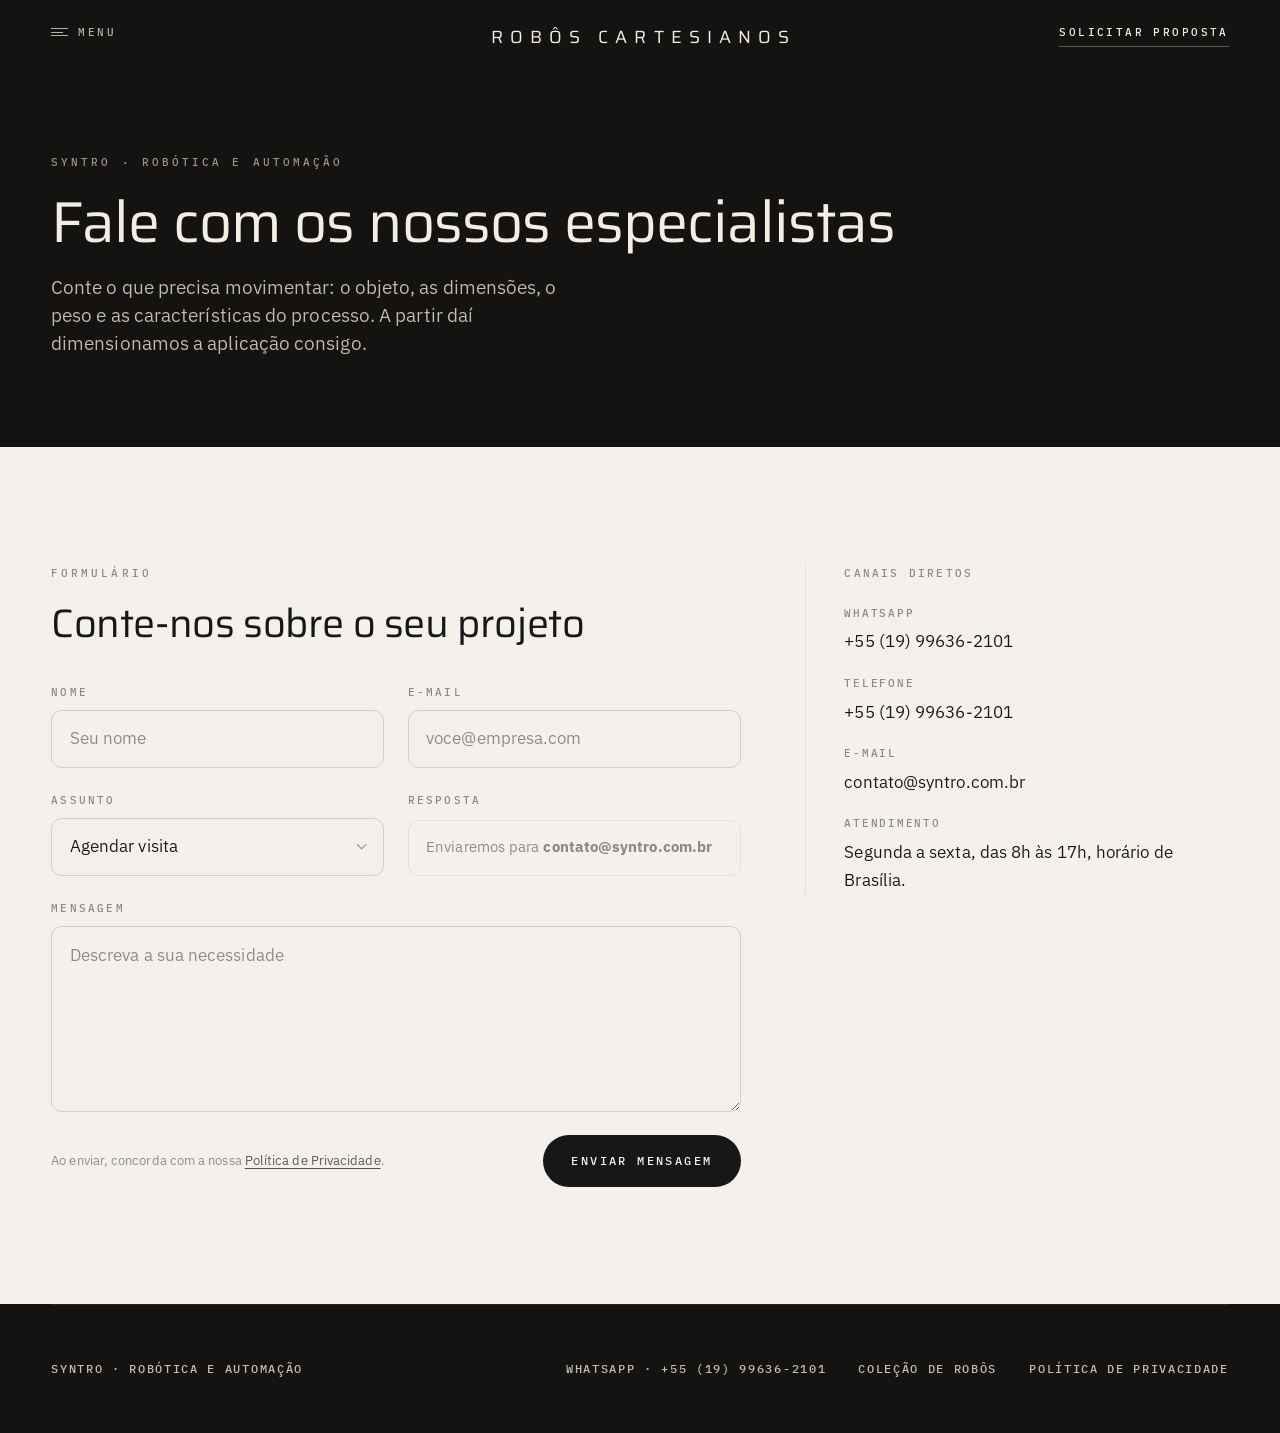
==== contato/index.html @ 5114cddb "publicacao: pagina de contato com formulario EmailJS e pagina de privacidade" ====
<!DOCTYPE html><html lang="pt-BR"> <head><meta charset="utf-8"><meta name="viewport" content="width=device-width, initial-scale=1"><title>Contato · Robôs cartesianos | Syntro</title><meta name="description" content="Fale com a engenharia da Syntro sobre automação com robôs cartesianos. Envie o seu projeto pelo formulário ou fale por WhatsApp, telefone ou e-mail."><!--
      As fotografias do equipamento são o que dá valor ao resultado, por isso
      pede-se a miniatura grande de propósito.
    --><meta name="robots" content="index, follow, max-image-preview:large"><link rel="canonical" href="https://www.robocartesiano.com.br/contato/"><meta name="theme-color" content="#f4f1ec"><meta name="color-scheme" content="light dark"><meta property="og:type" content="website"><meta property="og:site_name" content="Robôs cartesianos · Syntro"><meta property="og:locale" content="pt_BR"><meta property="og:url" content="https://www.robocartesiano.com.br/contato/"><meta property="og:title" content="Contato · Robôs cartesianos | Syntro"><meta property="og:description" content="Fale com a engenharia da Syntro sobre automação com robôs cartesianos. Envie o seu projeto pelo formulário ou fale por WhatsApp, telefone ou e-mail."><!--
      Sem imagem não há cartão largo: melhor pedir o formato pequeno do que
      entregar um cartão vazio.
    --><meta name="twitter:card" content="summary"><meta name="twitter:title" content="Contato · Robôs cartesianos | Syntro"><meta name="twitter:description" content="Fale com a engenharia da Syntro sobre automação com robôs cartesianos. Envie o seu projeto pelo formulário ou fale por WhatsApp, telefone ou e-mail."><link rel="icon" href="/favicon.ico"><link rel="icon" type="image/svg+xml" href="/favicon.svg"><link rel="apple-touch-icon" href="/apple-touch-icon.png"><link rel="preconnect" href="https://fonts.googleapis.com"><link rel="preconnect" href="https://fonts.gstatic.com" crossorigin><link rel="stylesheet" href="https://fonts.googleapis.com/css2?family=IBM+Plex+Mono:wght@400%3B500&amp;family=IBM+Plex+Sans:wght@100..700&amp;family=Saira:wght@300..600&amp;display=swap"><script type="application/ld+json">{"@context":"https://schema.org","@graph":[{"@type":"Organization","@id":"https://syntro.com.br/#organizacao","name":"Syntro Robótica e Automação","url":"https://syntro.com.br/","logo":"https://www.robocartesiano.com.br/_assets/logo.eD2Bp1Nt.svg"},{"@type":"WebSite","name":"Robôs cartesianos · Syntro","url":"https://www.robocartesiano.com.br/","inLanguage":"pt-BR","publisher":{"@id":"https://syntro.com.br/#organizacao"}}]}</script><!-- Dados estruturados próprios da página — a trilha, por exemplo. --><script type="application/ld+json">{"@context":"https://schema.org","@type":"BreadcrumbList","itemListElement":[{"@type":"ListItem","position":1,"name":"Robôs cartesianos","item":"https://www.robocartesiano.com.br/"},{"@type":"ListItem","position":2,"name":"Contato","item":"https://www.robocartesiano.com.br/contato/"}]}</script><script>
      (function () {
        var root = document.documentElement;
        root.classList.add('js');

        // O tema resolve-se antes da primeira pintura, para não haver clarão.
        // Se a pessoa já escolheu um tema, a escolha vence; caso contrário,
        // o arranque padrão é sempre escuro.
        var saved = null;
        try {
          saved = window.localStorage.getItem('tema');
        } catch (error) {
          saved = null;
        }
        if (saved === 'light' || saved === 'dark') {
          root.dataset.theme = saved;
        } else {
          root.dataset.theme = 'dark';
        }

        var themeMeta = document.querySelector('meta[name="theme-color"]');
        if (themeMeta !== null) {
          themeMeta.setAttribute(
            'content',
            root.dataset.theme === 'dark' ? '#141311' : '#f4f1ec',
          );
        }
      })();
    </script><link rel="stylesheet" href="/_assets/pagina.BYZ_s_OT.css"><link rel="stylesheet" href="/_assets/Base.9BFrcmCm.css"><link rel="stylesheet" href="/_assets/contato.Cs34dlw-.css"></head> <body> <!--
      Ligação de salto: a primeira paragem do teclado. Fica escondida até
      receber foco, para não competir com a composição.
    --><a class="skip-link" href="#conteudo">Saltar para o conteúdo</a>  <div class="contato"> <div class="band band--dark"> <header class="site-header"> <!--
    O glifo de três linhas é o mesmo do botão de menu da página inicial, para
    se reconhecer como a mesma porta. Aqui leva à coleção, que vive na página
    inicial — as fichas de cada robô são de lá.
  --><a class="site-header__menu" href="/" aria-label="Menu — coleção de robôs cartesianos"> <span class="site-header__glyph" aria-hidden="true"> <span></span><span></span><span></span> </span> <span class="site-header__menu-label">Menu</span> </a> <a class="site-header__brand" href="/">Robôs cartesianos</a> <a class="site-header__cta" href="https://wa.me/5519996362101?text=Ol%C3%A1!%20Vim%20pelo%20site%20Rob%C3%B4s%20cartesianos%20e%20gostaria%20de%20conversar%20sobre%20um%20projeto%20de%20automa%C3%A7%C3%A3o." target="_blank" rel="noopener noreferrer">Solicitar proposta</a> </header> <div class="band__inner page-hero__inner"> <p class="eyebrow reveal">Syntro · Robótica e Automação</p> <h1 class="page-hero__title reveal">Fale com os nossos especialistas</h1> <p class="page-hero__lead reveal">
Conte o que precisa movimentar: o objeto, as dimensões, o peso e as
          características do processo. A partir daí dimensionamos a aplicação
          consigo.
</p> </div> </div> <main id="conteudo" tabindex="-1"> <section class="band band--light" aria-labelledby="form-title"> <div class="band__inner contato__layout"> <div class="contato__form"> <p class="eyebrow reveal">Formulário</p> <h2 class="section-title reveal" id="form-title">
Conte-nos sobre o seu projeto
</h2> <form class="form" data-contact-form novalidate> <div class="form__row form__row--split"> <div class="field"> <label class="field__label" for="nome">Nome</label> <input class="field__control" id="nome" name="nome" type="text" autocomplete="name" placeholder="Seu nome" required> </div> <div class="field"> <label class="field__label" for="email">E-mail</label> <input class="field__control" id="email" name="email" type="email" autocomplete="email" placeholder="voce@empresa.com" required> </div> </div> <div class="form__row form__row--split"> <div class="field"> <label class="field__label" for="assunto">Assunto</label> <div class="field__select"> <select class="field__control" id="assunto" name="assunto" required> <option>Agendar visita</option> <option>Consulta</option> <option>Orçamento</option> </select> <span class="field__chevron" aria-hidden="true"></span> </div> </div> <div class="field"> <span class="field__label">Resposta</span> <p class="field__control field__control--static">
Enviaremos para <strong>contato@syntro.com.br</strong> </p> </div> </div> <div class="field"> <label class="field__label" for="mensagem">Mensagem</label> <textarea class="field__control field__control--area" id="mensagem" name="mensagem" rows="6" placeholder="Descreva a sua necessidade" required></textarea> </div> <p class="form__feedback" data-form-feedback role="status" aria-live="polite" hidden></p> <div class="form__footer"> <p class="form__note">
Ao enviar, concorda com a nossa
<a href="/privacidade">Política de Privacidade</a>.
</p> <button class="button button--solid form__submit" type="submit" data-form-submit> <span class="form__spinner" aria-hidden="true"></span> <span data-form-submit-label>Enviar mensagem</span> </button> </div> </form> </div> <aside class="contato__channels reveal" aria-labelledby="canais-title"> <h2 class="contato__channels-title" id="canais-title">
Canais diretos
</h2> <ul class="channel-list"> <li class="channel"> <span class="channel__label">WhatsApp</span> <a class="channel__value" href="https://wa.me/5519996362101?text=Ol%C3%A1!%20Vim%20pelo%20site%20Rob%C3%B4s%20cartesianos%20e%20gostaria%20de%20conversar%20sobre%20um%20projeto%20de%20automa%C3%A7%C3%A3o." target="_blank" rel="noopener noreferrer">+55 (19) 99636-2101</a> </li> <li class="channel"> <span class="channel__label">Telefone</span> <a class="channel__value" href="tel:+5519996362101">+55 (19) 99636-2101</a> </li> <li class="channel"> <span class="channel__label">E-mail</span> <a class="channel__value" href="mailto:contato@syntro.com.br">contato@syntro.com.br</a> </li> <li class="channel"> <span class="channel__label">Atendimento</span> <p class="channel__value">
Segunda a sexta, das 8h às 17h, horário de Brasília.
</p> </li> </ul> </aside> </div> </section> </main> <footer class="band band--dark foot"> <div class="band__inner foot__inner"> <p> <a href="https://syntro.com.br/" target="_blank" rel="noopener noreferrer">Syntro · Robótica e Automação</a> </p> <nav class="foot__links" aria-label="Ligações do rodapé"> <a href="https://wa.me/5519996362101?text=Ol%C3%A1!%20Vim%20pelo%20site%20Rob%C3%B4s%20cartesianos%20e%20gostaria%20de%20conversar%20sobre%20um%20projeto%20de%20automa%C3%A7%C3%A3o." target="_blank" rel="noopener noreferrer">WhatsApp · +55 (19) 99636-2101</a> <a href="/">Coleção de robôs</a> <a href="/privacidade">Política de Privacidade</a> </nav> </div> </footer> </div>  <!--
      Regresso ao topo — fixo no canto inferior direito. Fica só com a seta,
      desenhada com uma borda em CSS, e o que ele faz é dito pela dica, que
      aparece ao apontar. Vive aqui, e não numa página, para o terem todas.
    --> <button class="to-top" type="button" data-to-top data-visible="false" aria-label="Voltar ao topo da página"> <span class="to-top__glyph" aria-hidden="true"></span> <span class="to-top__tip" aria-hidden="true">Voltar ao topo</span> </button> <!-- A primeira janela: o botão aparece quando ela fica para trás. --> <div class="to-top-sentinel" data-to-top-sentinel aria-hidden="true"></div><script type="module">function e(){let e=document.querySelector(`[data-to-top]`),t=document.querySelector(`[data-to-top-sentinel]`);e!==null&&t!==null&&(new IntersectionObserver(t=>{for(let n of t)e.dataset.visible=n.isIntersecting?`false`:`true`}).observe(t),e.addEventListener(`click`,()=>{window.scrollTo({top:0})}))}e();</script> </body> </html><script type="module">var e=`contato@syntro.com.br`,t=/^[^\s@]+@[^\s@]+\.[^\s@]+$/,n=[`nome`,`email`,`assunto`,`mensagem`];function r(){let r=document.querySelector(`[data-contact-form]`);if(r===null)return;let a=r,d=a.querySelector(`[data-form-feedback]`),f=a.querySelector(`[data-form-submit]`),p=a.querySelector(`[data-form-submit-label]`),m=c();a.addEventListener(`submit`,e=>{e.preventDefault(),h()}),a.addEventListener(`input`,()=>{v(),s(a)}),u();async function h(){let r=i(a);s(a);let c=n.find(e=>r[e]===``);if(c!==void 0)o(a,c),_(`error`,`Preencha todos os campos antes de enviar.`);else if(!t.test(r.email))o(a,`email`),_(`error`,`Informe um e-mail válido.`);else if(m===null)_(`error`,"O envio não está configurado. Faltam as chaves do EmailJS no ficheiro `.env` do projeto.");else{g(!0),v();try{await l(m,m.notifyTemplateId,{nome:r.nome,email:r.email,assunto:r.assunto,mensagem:r.mensagem,to_email:e,toEmail:e,reply_to:r.email,replyTo:r.email});let t=!0;try{await l(m,m.autoReplyTemplateId,{nome:r.nome,email:r.email,assunto:r.assunto,mensagem:r.mensagem,to_email:r.email,toEmail:r.email,reply_to:e,replyTo:e})}catch{t=!1}_(`success`,t?`Mensagem enviada com sucesso. Você receberá uma confirmação por e-mail.`:`Mensagem enviada com sucesso. Se não receber o e-mail de confirmação, verifique a caixa de spam.`),a.reset()}catch{_(`error`,`Não foi possível enviar agora. Tente novamente em instantes.`)}finally{g(!1)}}}function g(e){f!==null&&(f.disabled=e,f.dataset.sending=e?`true`:`false`),p!==null&&(p.textContent=e?`Enviando…`:`Enviar mensagem`)}function _(e,t){d!==null&&(d.textContent=t,d.dataset.state=e,d.hidden=!1)}function v(){d!==null&&(d.hidden=!0,d.textContent=``)}}function i(e){let t=new FormData(e),n=e=>{let n=t.get(e);return typeof n==`string`?n.trim():``};return{nome:n(`nome`),email:n(`email`),assunto:n(`assunto`),mensagem:n(`mensagem`)}}function a(e,t){return e.querySelector(`[name="${t}"]`)}function o(e,t){let n=a(e,t);n!==null&&(n.setAttribute(`aria-invalid`,`true`),n.focus())}function s(e){for(let t of n)a(e,t)?.removeAttribute(`aria-invalid`)}function c(){return{serviceId:`service_3hjr8u9`,notifyTemplateId:`template_19ses6g`,autoReplyTemplateId:`template_4eyy73u`,publicKey:`ybhJX_2-z-R4PYpAH`}}async function l(e,t,n){let r=await fetch(`https://api.emailjs.com/api/v1.0/email/send`,{method:`POST`,headers:{"Content-Type":`application/json`},body:JSON.stringify({service_id:e.serviceId,template_id:t,user_id:e.publicKey,template_params:n})});if(!r.ok)throw Error(`O EmailJS respondeu ${r.status}.`)}function u(){let e=new IntersectionObserver(t=>{for(let n of t)n.isIntersecting&&(n.target.classList.add(`is-visible`),e.unobserve(n.target))},{threshold:.12,rootMargin:`0px 0px -8% 0px`});for(let t of document.querySelectorAll(`.reveal`))e.observe(t)}r();</script>
---- _assets/pagina.BYZ_s_OT.css ----
.band{--body-size:clamp(1.0625rem, 1.02vw, 1.125rem);background-color:var(--band-bg);color:var(--band-ink);transition:background-color .6s var(--ease-soft), color .6s var(--ease-soft);position:relative}.band--dark{--band-bg:#141311;--band-bg-soft:#1d1b18;--band-ink:#f2eee6;--band-ink-2:#c3bdb1;--band-ink-3:#9b958a;--band-shade:0 0 0;--band-hairline:#f2eee629;--band-hairline-soft:#f2eee614;--band-hairline-strong:#f2eee66b;--band-gold:#c8a96e}.band--light{--band-bg:#f4f1ec;--band-bg-soft:#eae5dd;--band-ink:#17171a;--band-ink-2:#56534d;--band-ink-3:#8d8880;--band-shade:23 23 26;--band-hairline:#17171a26;--band-hairline-soft:#17171a12;--band-hairline-strong:#17171a66;--band-gold:#a98b58}.band__inner{width:min(calc(100% - (2 * var(--gutter))), 74rem);margin-inline:auto;padding-block:clamp(4.5rem,13vh,9rem)}.band:focus,.band:focus-visible,#conteudo:focus,#conteudo:focus-visible{outline:none}.band .eyebrow{font-family:var(--font-mono);letter-spacing:.28em;text-transform:uppercase;color:var(--band-ink-3);font-size:.6875rem;font-weight:500}.band .section-title{font-family:var(--font-display);letter-spacing:-.01em;font-size:clamp(1.6rem,3.1vw,2.7rem);font-weight:400;line-height:1.1}.band .section-lead{color:var(--band-ink-2);font-size:clamp(1.125rem,1.35vw,1.375rem);line-height:1.5}.band .section-text{font-size:var(--body-size);color:var(--band-ink-2);line-height:1.7}.band .button--solid{background:var(--band-ink);color:var(--band-bg)}.band .button--solid:hover{background:var(--band-ink-2)}.band .button--ghost{border-color:var(--band-hairline);color:var(--band-ink-2)}.band .button--ghost:hover{border-color:var(--band-hairline-strong);color:var(--band-ink)}.band .page-hero__inner{justify-items:start;gap:clamp(1rem,2.4vh,1.6rem);padding-top:clamp(7rem,17vh,11rem);padding-bottom:clamp(3.5rem,10vh,7rem);display:grid}.page-hero__title{max-width:24ch;font-family:var(--font-display);letter-spacing:-.015em;font-size:clamp(2rem,4.5vw,4rem);font-weight:400;line-height:1.02}.page-hero__lead{max-width:46ch;color:var(--band-ink-2);font-size:clamp(1.125rem,1.5vw,1.5rem);line-height:1.45}.band .legal__inner{gap:clamp(2rem,5vh,3.2rem);display:grid}.band .legal__inner>*{max-width:46rem}.legal__block{gap:.9rem;display:grid}.legal__block .section-title{font-size:clamp(1.25rem,2vw,1.6rem)}.legal__list{font-size:var(--body-size);color:var(--band-ink-2);gap:.55rem;margin:0;padding-left:1.15rem;line-height:1.7;display:grid}.legal__updated{font-family:var(--font-mono);letter-spacing:.2em;text-transform:uppercase;color:var(--band-ink-3);font-size:.6875rem;font-weight:500}.band .site-header{z-index:30;color:#f2eee6;height:0;font-family:var(--font-mono);letter-spacing:.22em;text-transform:uppercase;font-size:.6875rem;font-weight:500;position:absolute;top:0;left:0;right:0}.band .site-header__menu,.band .site-header__brand,.band .site-header__cta{transition:color .3s var(--ease-soft);position:absolute;top:clamp(1.15rem,2.6vh,1.9rem)}.band .site-header__menu{left:var(--gutter);color:#f2eee6b8;align-items:center;gap:.65rem;display:inline-flex}.band .site-header__glyph{flex-direction:column;justify-content:space-between;width:1.05rem;height:.5rem;display:flex}.band .site-header__glyph span{height:1px;transition:width .5s var(--ease-soft);background:currentColor;display:block}.band .site-header__glyph span:nth-child(2){width:68%}.band .site-header__menu:hover .site-header__glyph span:nth-child(2){width:100%}.band .site-header__brand{font-family:var(--font-display);letter-spacing:.4em;text-indent:.4em;white-space:nowrap;font-size:clamp(.95rem,1.38vw,1.4rem);font-weight:400;left:50%;transform:translate(-50%)}.band .site-header__cta{right:var(--gutter);transition:color .3s var(--ease-soft), border-color .3s var(--ease-soft);border-bottom:1px solid #f2eee652;padding-bottom:.25rem}.band .site-header__menu:hover,.band .site-header__cta:hover{color:#fff}.band .site-header__cta:hover{border-bottom-color:#f2eee6b8}.contact__inner{justify-items:start;gap:clamp(1.1rem,2.8vh,1.8rem);max-width:52rem;display:grid}.contact__title{font-family:var(--font-display);letter-spacing:-.015em;font-size:clamp(1.85rem,4.2vw,3.6rem);font-weight:400;line-height:1.06}.contact__lead{color:var(--band-ink-2);font-size:clamp(1.125rem,1.35vw,1.375rem);line-height:1.55}.contact__actions{flex-wrap:wrap;gap:.8rem;margin-top:.6rem;display:flex}.contact__hours{font-family:var(--font-mono);letter-spacing:.2em;text-transform:uppercase;color:var(--band-ink-3);font-size:.6875rem;font-weight:500}.foot__inner{border-top:1px solid var(--band-hairline-soft);font-family:var(--font-mono);letter-spacing:.14em;text-transform:uppercase;color:var(--band-ink-3);flex-wrap:wrap;justify-content:space-between;align-items:baseline;gap:.7rem 2rem;padding-block:clamp(2.2rem,6vh,3.4rem);font-size:.75rem;font-weight:500;display:flex}.foot__links{flex-wrap:wrap;gap:.7rem 2rem;display:flex}.foot__inner a{color:var(--band-ink-2);transition:color .3s var(--ease-soft)}.foot__inner a:hover{color:var(--band-ink)}@media (width<=899px){.band__inner{padding-block:clamp(3.5rem,10vh,6rem)}.contact__actions{width:100%}.contact__actions .button{flex:100%;justify-content:center}.band .site-header__menu-label,.band .site-header__cta{display:none}}
---- _assets/Base.9BFrcmCm.css ----
/*! tailwindcss v4.3.3 | MIT License | https://tailwindcss.com */
@layer properties{@supports (((-webkit-hyphens:none)) and (not (margin-trim:inline))) or ((-moz-orient:inline) and (not (color:rgb(from red r g b)))){*,:before,:after,::backdrop{--tw-rotate-x:initial;--tw-rotate-y:initial;--tw-rotate-z:initial;--tw-skew-x:initial;--tw-skew-y:initial}}}@layer theme{:root,:host{--font-sans:"IBM Plex Sans", ui-sans-serif, system-ui, -apple-system, "Segoe UI", Roboto, sans-serif;--font-mono:"IBM Plex Mono", ui-monospace, "SFMono-Regular", "Cascadia Mono", Menlo, monospace;--default-font-family:var(--font-sans);--default-mono-font-family:var(--font-mono);--font-display:"Saira", "IBM Plex Sans", ui-sans-serif, system-ui, sans-serif;--color-canvas:#f4f1ec;--color-ink:#17171a;--color-ink-2:#56534d;--color-ink-3:#8d8880;--color-gold:#a98b58}}@layer base{*,:after,:before,::backdrop{box-sizing:border-box;border:0 solid;margin:0;padding:0}::file-selector-button{box-sizing:border-box;border:0 solid;margin:0;padding:0}html,:host{-webkit-text-size-adjust:100%;tab-size:4;line-height:1.5;font-family:var(--default-font-family,-apple-system, BlinkMacSystemFont, "Segoe UI", Roboto, "Helvetica Neue", "Noto Sans", Arial, sans-serif, "Apple Color Emoji", "Segoe UI Emoji", "Segoe UI Symbol", "Noto Color Emoji");font-feature-settings:var(--default-font-feature-settings,normal);font-variation-settings:var(--default-font-variation-settings,normal);-webkit-tap-highlight-color:transparent}hr{height:0;color:inherit;border-top-width:1px}abbr:where([title]){text-decoration:underline dotted}h1,h2,h3,h4,h5,h6{font-size:inherit;font-weight:inherit}a{color:inherit;-webkit-text-decoration:inherit;-webkit-text-decoration:inherit;-webkit-text-decoration:inherit;text-decoration:inherit}b,strong{font-weight:bolder}code,kbd,samp,pre{font-family:var(--default-mono-font-family,ui-monospace, SFMono-Regular, Menlo, Monaco, Consolas, "Liberation Mono", "Courier New", monospace);font-feature-settings:var(--default-mono-font-feature-settings,normal);font-variation-settings:var(--default-mono-font-variation-settings,normal);font-size:1em}small{font-size:80%}sub,sup{vertical-align:baseline;font-size:75%;line-height:0;position:relative}sub{bottom:-.25em}sup{top:-.5em}table{text-indent:0;border-color:inherit;border-collapse:collapse}:-moz-focusring:where(:not(iframe)){outline:auto}progress{vertical-align:baseline}summary{display:list-item}ol,ul,menu{list-style:none}img,svg,video,canvas,audio,iframe,embed,object{vertical-align:middle;display:block}img,video{max-width:100%;height:auto}button,input,select,optgroup,textarea{font:inherit;font-feature-settings:inherit;font-variation-settings:inherit;letter-spacing:inherit;color:inherit;opacity:1;background-color:#0000;border-radius:0}::file-selector-button{font:inherit;font-feature-settings:inherit;font-variation-settings:inherit;letter-spacing:inherit;color:inherit;opacity:1;background-color:#0000;border-radius:0}:where(select:is([multiple],[size])) optgroup{font-weight:bolder}:where(select:is([multiple],[size])) optgroup option{padding-inline-start:20px}::file-selector-button{margin-inline-end:4px}::placeholder{opacity:1}@supports (not ((-webkit-appearance:-apple-pay-button))) or (contain-intrinsic-size:1px){::placeholder{color:currentColor}@supports (color:color-mix(in lab, red, red)){::placeholder{color:color-mix(in oklab, currentcolor 50%, transparent)}}}textarea{resize:vertical}::-webkit-search-decoration{-webkit-appearance:none}::-webkit-date-and-time-value{min-height:1lh;text-align:inherit}::-webkit-datetime-edit{display:inline-flex}::-webkit-datetime-edit-fields-wrapper{padding:0}::-webkit-datetime-edit{padding-block:0}::-webkit-datetime-edit-year-field{padding-block:0}::-webkit-datetime-edit-month-field{padding-block:0}::-webkit-datetime-edit-day-field{padding-block:0}::-webkit-datetime-edit-hour-field{padding-block:0}::-webkit-datetime-edit-minute-field{padding-block:0}::-webkit-datetime-edit-second-field{padding-block:0}::-webkit-datetime-edit-millisecond-field{padding-block:0}::-webkit-datetime-edit-meridiem-field{padding-block:0}::-webkit-calendar-picker-indicator{line-height:1}:-moz-ui-invalid{box-shadow:none}button,input:where([type=button],[type=reset],[type=submit]){appearance:button}::file-selector-button{appearance:button}::-webkit-inner-spin-button{height:auto}::-webkit-outer-spin-button{height:auto}[hidden]:where(:not([hidden=until-found])){display:none!important}}@layer components;@layer utilities{.visible{visibility:visible}.sr-only{clip-path:inset(50%);white-space:nowrap;border-width:0;width:1px;height:1px;margin:-1px;padding:0;position:absolute;overflow:hidden}.static{position:static}.block{display:block}.hidden{display:none}.transform{transform:var(--tw-rotate-x,) var(--tw-rotate-y,) var(--tw-rotate-z,) var(--tw-skew-x,) var(--tw-skew-y,)}.resize{resize:both}}:root{color-scheme:light;--ease-soft:cubic-bezier(.22, 1, .36, 1);--ease-quiet:cubic-bezier(.33, 0, .15, 1);--canvas-rgb:244 241 236;--ink-rgb:23 23 26;--shade-rgb:23 23 26;--veil:rgb(var(--canvas-rgb) / .7);--veil-strong:rgb(var(--canvas-rgb) / .92);--hairline:rgb(var(--ink-rgb) / .16);--hairline-soft:rgb(var(--ink-rgb) / .08);--hairline-strong:rgb(var(--ink-rgb) / .42);--shadow-robot:drop-shadow(0 26px 30px rgb(var(--shade-rgb) / .3)) drop-shadow(0 7px 12px rgb(var(--shade-rgb) / .16));--glass:#ffffff38;--glass-hover:#ffffff80;--glass-strong:#ffffffb8;--solid-hover:#2c2c30;--photo-filter:none;--chrome-z:40;--menu-z:60;--dialog-z:70;--lightbox-z:80;--gutter:clamp(1.25rem, 4vw, 3.25rem)}html[data-theme=dark]{color-scheme:dark;--color-canvas:#141311;--color-canvas-soft:#1d1b18;--color-ink:#f2eee6;--color-ink-2:#c3bdb1;--color-ink-3:#9b958a;--color-gold:#c8a96e;--canvas-rgb:20 19 17;--ink-rgb:242 238 230;--shade-rgb:0 0 0;--veil:rgb(var(--canvas-rgb) / .62);--veil-strong:rgb(var(--canvas-rgb) / .9);--shadow-robot:drop-shadow(0 30px 40px rgb(var(--shade-rgb) / .62)) drop-shadow(0 8px 14px rgb(var(--shade-rgb) / .46));--glass:#ffffff0f;--glass-hover:#ffffff1f;--glass-strong:#fff3;--solid-hover:#e2dcd0;--photo-filter:brightness(.45) saturate(.72) contrast(1.04)}*,:before,:after{box-sizing:border-box}html{-webkit-text-size-adjust:100%;scroll-behavior:smooth}body{background-color:var(--color-canvas);color:var(--color-ink);font-family:var(--font-sans);letter-spacing:.005em;-webkit-font-smoothing:antialiased;transition:background-color .6s var(--ease-soft), color .6s var(--ease-soft);margin:0;font-size:16px;font-weight:380;line-height:1.65;overflow-x:hidden}body.is-locked{overflow:hidden}h1,h2,h3,p,dl,dd,figure{margin:0}ul{margin:0;padding:0;list-style:none}img{max-width:100%}a{color:inherit;text-decoration:none}button{font:inherit;color:inherit}:focus-visible{outline:2px solid var(--color-gold);outline-offset:3px}.sr-only{clip-path:inset(50%);white-space:nowrap;border:0;width:1px;height:1px;margin:-1px;padding:0;position:absolute;overflow:hidden}.page-bg{z-index:-10;--bg-p:0;--bg-slide:6%;background-color:var(--color-canvas);transition:background-color .6s var(--ease-soft);position:fixed;inset:0;overflow:hidden}.page-bg__asset{will-change:transform, opacity;position:absolute;inset:0}.page-bg__asset[data-bg-asset=motion-control]{opacity:calc(1 - var(--bg-p,0) * .82);transform:translate3d(0, calc(var(--bg-slide,11%) * var(--bg-p,0) * -1), 0)}.page-bg__asset[data-bg-asset=gantry]{opacity:calc(.18 + var(--bg-p,0) * .82);transform:translate3d(0, calc(var(--bg-slide,11%) * (1 - var(--bg-p,0))), 0)}.page-bg__img{object-fit:cover;object-position:top;width:100%;height:auto;min-height:100%;filter:var(--photo-filter);transition:filter .7s var(--ease-soft);will-change:transform;display:block;transform:translate(0)}.page-bg__img--mobile{display:none}@media (width<=767px){.page-bg{--bg-slide:4%}.page-bg__img--desktop{display:none}.page-bg__img--mobile{display:block}}.page-bg__veil{background-color:var(--veil);position:absolute;inset:0}.page-bg__vignette{background:radial-gradient(118% 88% at 50% 44%, rgb(var(--canvas-rgb) / 0) 36%, rgb(var(--canvas-rgb) / .44) 72%, var(--veil-strong) 100%);position:absolute;inset:0}.page-bg__scrim{background:radial-gradient(62% 34% at 50% 100%, var(--veil-strong) 0%, rgb(var(--canvas-rgb) / .5) 46%, rgb(var(--canvas-rgb) / 0) 100%);position:absolute;inset:0}.flow{z-index:0;pointer-events:none;position:relative}.chapter{min-height:100svh;padding:clamp(7rem, 18vh, 12rem) var(--gutter) clamp(8rem, 22vh, 13rem);align-items:center;display:flex;position:relative}.chapter--hero{min-height:108svh}.chapter--bridge{justify-content:center;align-items:flex-end}.chapter__motto{width:min(76%,58rem);font-family:var(--font-display);letter-spacing:.005em;text-align:center;color:var(--color-ink-2);font-size:clamp(1.85rem,4.5vw,4rem);font-weight:300;line-height:1.02}.flow-panel{text-align:center;pointer-events:auto;width:min(50%,56rem);margin-inline:auto}@media (width<=900px){.flow-panel,.chapter__motto{width:100%}}.flow-panel__brand{justify-content:center;margin-bottom:1.1rem;display:flex}.flow-panel__brand-logo{width:clamp(12rem,22vw,18rem);height:auto;display:block}@media (width<=640px){.flow-panel__brand-logo{width:clamp(10rem,42vw,13rem)}}.flow-panel__eyebrow{font-family:var(--font-mono);letter-spacing:.34em;text-transform:uppercase;color:var(--color-ink-3);justify-content:center;align-items:center;gap:.55rem;font-size:.6875rem;font-weight:500;display:inline-flex}.flow-panel__eyebrow-icon{color:var(--color-gold);pointer-events:none;place-items:center;display:grid}.flow-panel__eyebrow-icon svg{width:1rem;height:1rem;display:block}.flow-panel__title{font-family:var(--font-display);letter-spacing:.005em;margin-top:1.1rem;font-size:clamp(1.9rem,3.35vw,3.1rem);font-weight:400;line-height:1.08}.flow-panel__lead{color:var(--color-ink-2);margin-top:1.1rem;font-size:clamp(1.125rem,1.25vw,1.1875rem);line-height:1.5}.flow-panel__text{color:var(--color-ink-2);margin-top:.9rem;font-size:clamp(1.0625rem,1.02vw,1.125rem);line-height:1.75}.flow-panel__block{border-top:1px solid var(--hairline-soft);margin-top:2.1rem;padding-top:1.4rem}.flow-panel__block-title{font-family:var(--font-mono);letter-spacing:.28em;text-transform:uppercase;color:var(--color-ink-3);font-size:.6875rem;font-weight:500}.tag-list{flex-wrap:wrap;justify-content:center;gap:.35rem 1.5rem;margin-top:.9rem;display:flex}.tag-list li{color:var(--color-ink-2);font-size:.9375rem;position:relative}.tag-list li+li:before{content:"";background:var(--color-gold);border-radius:50%;width:2px;height:2px;position:absolute;top:.7em;left:-.8rem}.chapter--videos{align-items:center}.videos{text-align:center;pointer-events:auto;--video-height:clamp(18rem, 64vh, 42rem);width:min(92%,78rem);margin-inline:auto}.videos__grid{grid-template-columns:repeat(2,minmax(0,1fr));align-items:center;gap:clamp(1.25rem,2.4vw,2.25rem);margin-top:1.9rem;display:grid}.video{margin:0}.video__player{width:min(100%, calc(var(--video-height) * var(--video-ratio,1.7778)));height:auto;aspect-ratio:var(--video-ratio,1.7778);border:1px solid var(--hairline-soft);object-fit:contain;box-shadow:0 22px 42px rgb(var(--shade-rgb) / .2);border-radius:.5rem;margin-inline:auto;display:block}.video__label{font-family:var(--font-mono);letter-spacing:.28em;text-transform:uppercase;color:var(--color-ink-3);margin-top:.85rem;font-size:.6875rem;font-weight:500}@media (width<=760px){.videos{width:100%}.videos__grid{grid-template-columns:minmax(0,1fr)}}.note{text-align:center;pointer-events:auto;width:min(48rem,100%);margin-inline:auto}.compare{border-top:1px solid var(--hairline-soft);margin-top:2.4rem}.compare__row{border-bottom:1px solid var(--hairline-soft);gap:.5rem;padding:1.5rem 0;display:grid}.compare__term{font-family:var(--font-display);font-size:1.3125rem;line-height:1.2}.compare__term span{font-family:var(--font-mono);letter-spacing:.28em;text-transform:uppercase;color:var(--color-gold);margin-bottom:.35rem;font-size:.6875rem;font-weight:500;display:block}.compare__detail{color:var(--color-ink-2);margin:0;font-size:clamp(1.0625rem,1.02vw,1.125rem);line-height:1.7}.compare__note{color:var(--color-ink-3);margin-top:1.6rem;font-size:.875rem;line-height:1.7}.closing-fade{z-index:3;pointer-events:none;background:linear-gradient(to bottom, rgb(var(--canvas-rgb) / 0) 0%, rgb(var(--canvas-rgb) / .72) 46%, var(--color-canvas) 86%, var(--color-canvas) 100%);height:46vh;position:relative}.chapter--end,.site-footer{background-color:var(--color-canvas);transition:background-color .6s var(--ease-soft)}.chapter--end{align-items:center}.site-footer{z-index:3;padding:2.6rem var(--gutter) 3.4rem;border-top:1px solid var(--hairline-soft);font-family:var(--font-mono);letter-spacing:.12em;text-transform:uppercase;color:var(--color-ink-3);flex-wrap:wrap;justify-content:space-between;gap:.6rem 2rem;font-size:.8125rem;display:flex;position:relative}.site-footer a{color:var(--color-ink-2);transition:color .3s var(--ease-soft)}.site-footer a:hover{color:var(--color-ink)}html.js .reveal{opacity:0;transition:opacity 1.4s var(--ease-quiet), transform 1.4s var(--ease-quiet);will-change:opacity, transform;transform:translateY(60px)}html.js .reveal.is-visible{opacity:1;transform:translate(0)}.stage{z-index:2;pointer-events:none;position:fixed;inset:0}.stage__group{--stage-unit:.86vw;--stage-middle:min(50vw, 56rem);--media-max:30vh;--p:0;flex-direction:column;justify-content:center;align-items:center;padding:14vh 6vw 20vh;display:flex;position:absolute;inset:0}.stage__group[data-line=gantry]{--media-max:19vh;--stage-middle:min(52vw, 58rem)}.stage__body{grid-template-columns:minmax(0, 1fr) var(--stage-middle) minmax(0, 1fr);flex:1;grid-auto-rows:minmax(0,1fr);place-items:center;column-gap:clamp(1rem,2.2vw,2.25rem);width:100%;min-height:0;display:grid;position:relative}.robot{grid-column:var(--col,1);grid-row:var(--row,1);width:min(100%, calc(var(--w,22) * var(--stage-unit)));min-width:0;transform:translate3d(calc(var(--dx,0px) * (1 - var(--p))), calc((var(--dy,0px) * (1 - var(--p))) + (var(--y,0vh) * var(--p))), 0);will-change:transform;z-index:calc(1 + var(--depth,.5) * 20);--float-distance:calc(3px + 11px * var(--depth,.5));opacity:0;transition:opacity .62s var(--ease-soft);transition-delay:calc((4 - var(--i,0)) * 55ms);position:relative}.stage__group[data-active=true] .robot{opacity:1;transition:opacity 1.1s var(--ease-quiet);transition-delay:calc(var(--i,0) * .12s)}.stage__group:not([data-active=true]) .robot__button,body.is-epilogue .robot__button,body.is-videos .robot__button{pointer-events:none}.robot__button{cursor:pointer;pointer-events:auto;-webkit-tap-highlight-color:transparent;text-align:center;background:0 0;border:0;width:100%;margin:0;padding:0;display:block;position:relative}.robot__float{animation:robot-float var(--float-duration,9s) ease-in-out var(--float-delay,0s) infinite;will-change:transform;display:inline-block}@keyframes robot-float{0%,to{transform:translate(0)}50%{transform:translate3d(0, calc(-1 * var(--float-distance)), 0)}}.robot__media{opacity:1;filter:var(--shadow-robot);transform-origin:50% 88%;transition:opacity .7s var(--ease-soft), transform 1.2s var(--ease-soft);display:block}.robot__media img{width:100%;height:auto;max-height:var(--media-max,30vh);object-fit:contain;display:block;-webkit-mask-image:linear-gradient(#000 94%,#0000 100%);mask-image:linear-gradient(#000 94%,#0000 100%)}.robot__action{font-family:var(--font-mono);letter-spacing:.24em;text-transform:uppercase;white-space:nowrap;color:var(--color-ink-2);opacity:0;transition:opacity .5s var(--ease-soft), transform .7s var(--ease-soft);border-bottom:1px solid;padding-bottom:.3rem;font-size:.6875rem;font-weight:500;display:inline-flex;position:absolute;bottom:-2.15rem;left:50%;transform:translate(-50%,6px)}@media (hover:hover){.robot__button:hover .robot__media,.robot__button:focus-visible .robot__media{transform:scale(1.028)}.robot__button:hover .robot__action,.robot__button:focus-visible .robot__action{opacity:1;transform:translate(-50%)}.stage__group:has(.robot__button:hover) .robot__media{opacity:.38}.stage__group:has(.robot__button:hover) .robot__button:hover .robot__media{opacity:1}}.robot__button:focus-visible .robot__action{opacity:1;transform:translate(-50%)}@media (width<=900px){.stage__group{--media-max:32vh;padding:18vh 6vw 22vh}.stage__group[data-line=gantry]{--media-max:24vh}.stage__body{grid-template-columns:repeat(2,minmax(0,1fr));grid-auto-rows:auto;align-content:center;gap:4vh 4vw}.stage__group[data-line=gantry] .stage__body{grid-template-columns:repeat(2,minmax(0,1fr))}.robot{width:100%;translate:0 var(--ym,0vh);will-change:auto;--depth:var(--depth-m,.5);grid-area:auto;transform:none}.robot__action{display:none}}@media (width<=900px) and (orientation:landscape){.stage__group[data-line=gantry] .stage__body{grid-template-columns:repeat(3,minmax(0,1fr))}}@media (width<=767px){.flow{z-index:4}.stage__group{--mobile-shift:34vh;padding:15vh 5vw 24vh}.stage__group[data-line=gantry]{--media-max:26vh;--mobile-shift:40vh}.chapter[data-chapter=motion-control],.chapter[data-chapter=gantry]{min-height:112svh;padding:clamp(16rem, 44vh, 22rem) var(--gutter) clamp(5rem, 10vh, 7rem);align-items:flex-end}.chapter[data-chapter=motion-control] .flow-panel,.chapter[data-chapter=gantry] .flow-panel{width:min(100%,30rem)}.robot{transform:translate3d(0, calc(var(--mobile-shift,0vh) * var(--p,0) * -1), 0);will-change:transform}.stage__group[data-active=true] .robot{opacity:calc(1 - var(--p,0) * .96)}.robot__float{animation:none}}@media (width<=767px) and (orientation:landscape){.chapter[data-chapter=motion-control],.chapter[data-chapter=gantry]{min-height:120svh;padding-top:clamp(9rem,28vh,14rem);padding-bottom:clamp(4rem,9vh,6rem)}.stage__group{--mobile-shift:18vh;padding:12vh 5vw 20vh}.stage__group[data-line=gantry]{--mobile-shift:22vh}}.skip-link{top:clamp(1rem,3vh,1.7rem);left:var(--gutter);z-index:calc(var(--chrome-z) + 1);border:1px solid var(--hairline-strong);background:var(--color-canvas);color:var(--color-ink);font-family:var(--font-mono);letter-spacing:.24em;text-transform:uppercase;opacity:0;pointer-events:none;transition:opacity .3s var(--ease-soft), transform .4s var(--ease-quiet);border-radius:999px;padding:.65rem 1.05rem;font-size:.6875rem;font-weight:500;position:fixed;transform:translateY(-160%)}.skip-link:focus-visible{opacity:1;pointer-events:auto;transform:translateY(0)}.flow:focus,.flow:focus-visible{outline:none}.chrome{z-index:var(--chrome-z);pointer-events:none;position:fixed;inset:0}.chrome__top{width:100%;height:0;position:absolute;top:0;left:0}@keyframes chrome-in{0%{opacity:0}to{opacity:1}}html.js .chrome__item{animation:chrome-in 1.5s var(--ease-quiet) both;animation-delay:var(--reveal-delay,0s)}.wordmark{font-family:var(--font-display);letter-spacing:.4em;text-indent:.4em;text-transform:uppercase;white-space:nowrap;text-align:center;font-size:clamp(.95rem,1.38vw,1.4rem);font-weight:400;position:absolute;top:clamp(1.5rem,3.2vh,2.5rem);left:50%;transform:translate(-50%)}.wordmark__link{pointer-events:auto}.syntro-mark{top:clamp(1.5rem,3.2vh,2.5rem);right:var(--gutter);font-family:var(--font-mono);letter-spacing:.24em;text-transform:uppercase;color:var(--color-ink-3);white-space:nowrap;pointer-events:auto;transition:color .3s var(--ease-soft);font-size:.6875rem;display:inline-block;position:absolute}.syntro-mark:hover{color:var(--color-ink)}.menu-button{top:clamp(1.5rem,3.2vh,2.5rem);left:var(--gutter);font-family:var(--font-mono);letter-spacing:.24em;text-transform:uppercase;color:var(--color-ink-2);cursor:pointer;pointer-events:auto;transition:color .3s var(--ease-soft);background:0 0;border:0;align-items:center;gap:.65rem;padding:.2rem 0;font-size:.6875rem;font-weight:500;display:inline-flex;position:absolute}.menu-button:hover{color:var(--color-ink)}.menu-button__glyph{flex-direction:column;justify-content:space-between;width:1.05rem;height:.5rem;display:flex}.menu-button__glyph span{height:1px;transition:transform .5s var(--ease-soft), opacity .4s var(--ease-soft);background:currentColor;display:block}.menu-button__glyph span:nth-child(2){transform-origin:0;width:68%}.menu-button:hover .menu-button__glyph span:nth-child(2){width:100%}.theme-toggle{top:calc(clamp(1.5rem,3.2vh,2.5rem) + 1.5rem);right:var(--gutter);border:1px solid var(--hairline);background:var(--glass);backdrop-filter:blur(7px);width:2.15rem;height:2.15rem;color:var(--color-ink-2);cursor:pointer;pointer-events:auto;transition:color .4s var(--ease-soft), border-color .4s var(--ease-soft), background-color .4s var(--ease-soft);border-radius:50%;place-items:center;padding:0;display:grid;position:absolute}.theme-toggle:hover{border-color:var(--hairline-strong);background:var(--glass-hover);color:var(--color-ink)}.theme-toggle__icon{width:1rem;height:1rem;transition:opacity .4s var(--ease-soft), transform .5s var(--ease-soft);grid-area:1/1}.theme-toggle__icon--sun{opacity:0;transform:rotate(-40deg)scale(.7)}.theme-toggle[aria-pressed=true] .theme-toggle__icon--moon{opacity:0;transform:rotate(40deg)scale(.7)}.theme-toggle[aria-pressed=true] .theme-toggle__icon--sun{opacity:1;transform:rotate(0)scale(1)}.bottom-bar{text-align:center;width:min(92vw,60rem);position:absolute;bottom:clamp(5rem,14vh,8.75rem);left:50%;transform:translate(-50%)}.experience-title{font-family:var(--font-display);letter-spacing:.005em;margin-top:0;font-size:clamp(1.85rem,4.5vw,4rem);font-weight:300;line-height:1.02}@media (width<=900px){.syntro-mark{display:none}.menu-button{gap:0}.menu-button>span:not(.menu-button__glyph){display:none}.theme-toggle{top:clamp(1.5rem,3.2vh,2.5rem)}.bottom-bar{width:min(90vw,34rem);bottom:clamp(3rem,9vh,5rem)}}.selectors{pointer-events:auto;flex-direction:column;gap:.85rem;display:flex;position:absolute;top:50%;right:clamp(.85rem,2.2vw,2.2rem);transform:translateY(-50%)}.selector{border:1px solid var(--hairline);background:var(--glass);backdrop-filter:blur(7px);width:2.6rem;height:2.6rem;font-family:var(--font-mono);letter-spacing:.04em;color:var(--color-ink-3);cursor:pointer;transition:color .4s var(--ease-soft), border-color .4s var(--ease-soft), background-color .4s var(--ease-soft), box-shadow .4s var(--ease-soft);border-radius:50%;place-items:center;font-size:.95rem;line-height:1;display:grid;position:relative}.selector:hover{color:var(--color-ink-2);border-color:var(--hairline);background:var(--glass-hover)}.selector[aria-selected=true]{color:var(--color-ink);border-color:var(--hairline-strong);background:var(--glass-strong);box-shadow:0 10px 24px -14px rgb(var(--shade-rgb) / .5)}.selector__icon{pointer-events:none;place-items:center;display:grid}.selector__icon svg{width:1.7rem;height:1.7rem;display:block}.selector__name{font-family:var(--font-mono);letter-spacing:.24em;text-transform:uppercase;color:var(--color-ink-3);opacity:0;pointer-events:none;transition:opacity .4s var(--ease-soft), transform .5s var(--ease-soft);font-size:.6875rem;font-weight:500;position:absolute;top:50%;right:calc(100% + .9rem);transform:translate(6px,-50%)}.selector:hover .selector__name,.selector[aria-selected=true] .selector__name{opacity:1;transform:translateY(-50%)}@media (width<=767px){.selector__name{display:none}}.side-menu{z-index:var(--menu-z);visibility:hidden;pointer-events:none;position:fixed;inset:0}.side-menu[data-open=true],.side-menu[data-closing=true]{visibility:visible;pointer-events:auto}.side-menu__scrim{background:rgb(var(--shade-rgb) / .22);opacity:0;cursor:pointer;transition:opacity .7s var(--ease-soft);border:0;padding:0;position:absolute;inset:0}.side-menu[data-open=true] .side-menu__scrim,.side-menu[data-closing=true] .side-menu__scrim{opacity:1}.side-menu__panel{background:var(--color-canvas);width:min(94vw,62rem);box-shadow:0 30px 90px -40px rgb(var(--shade-rgb) / .4);transition:transform .82s var(--ease-quiet), background-color .6s var(--ease-soft);flex-direction:column;display:flex;position:absolute;inset:0 auto 0 0;transform:translate(-102%)}.side-menu[data-open=true] .side-menu__panel{transform:translate(0)}.side-menu__top{padding:clamp(1.4rem, 3.2vh, 2.3rem) var(--gutter) 1.2rem;border-bottom:1px solid var(--hairline-soft);flex-wrap:wrap;flex-shrink:0;justify-content:space-between;align-items:baseline;gap:1.5rem;display:flex}.side-menu__eyebrow{font-family:var(--font-mono);letter-spacing:.3em;text-transform:uppercase;color:var(--color-ink-3);font-size:.6875rem}.side-menu__close{font-family:var(--font-mono);letter-spacing:.24em;text-transform:uppercase;color:var(--color-ink-2);cursor:pointer;transition:color .3s var(--ease-soft);background:0 0;border:0;padding:.2rem 0;font-size:.6875rem;font-weight:500}.side-menu__close:hover{color:var(--color-ink)}.side-menu__body{overscroll-behavior:contain;flex:1;grid-template-columns:1fr;min-height:0;display:grid;overflow-y:auto}.side-menu__list{z-index:1;padding:1.4rem var(--gutter) 3rem;position:relative}.menu-group+.menu-group{margin-top:2.4rem}.menu-group__title{font-family:var(--font-mono);letter-spacing:.3em;text-transform:uppercase;color:var(--color-ink-3);align-items:center;gap:.7rem;font-size:.6875rem;font-weight:500;display:flex}.menu-group__icon{color:var(--color-gold);pointer-events:none;place-items:center;display:grid}.menu-group__icon svg{width:1rem;height:1rem;display:block}.menu-group__list{margin-top:1rem}.menu-item{border:0;border-bottom:1px solid var(--hairline-soft);cursor:pointer;text-align:left;width:100%;transition:border-color .4s var(--ease-soft);background:0 0;align-items:center;gap:1.1rem;padding:.75rem 0;display:flex}.menu-item:hover,.menu-item:focus-visible{border-bottom-color:var(--hairline)}.menu-item__thumb{flex-shrink:0;place-items:center;width:3.4rem;height:2.6rem}.menu-item__thumb img{object-fit:contain;width:auto;max-width:100%;max-height:100%;filter:drop-shadow(0 6px 8px rgb(var(--shade-rgb) / .18));transition:transform .7s var(--ease-soft)}.menu-item:hover .menu-item__thumb img,.menu-item:focus-visible .menu-item__thumb img{transform:scale(1.06)}.menu-item__name{min-width:0;font-family:var(--font-display);color:var(--color-ink-2);transition:color .4s var(--ease-soft);font-size:clamp(1rem,1.15vw,1.2rem);line-height:1.14}.menu-item:hover .menu-item__name,.menu-item:focus-visible .menu-item__name{color:var(--color-ink)}.menu-item__arrow{font-family:var(--font-mono);letter-spacing:.24em;text-transform:uppercase;color:var(--color-ink-3);opacity:0;transition:opacity .4s var(--ease-soft);flex-shrink:0;margin-left:auto;font-size:.6875rem}.menu-item:hover .menu-item__arrow,.menu-item:focus-visible .menu-item__arrow{opacity:1}.side-menu__preview{border-bottom:1px solid var(--hairline-soft);isolation:isolate;order:-1;height:30vh;min-height:11rem;position:relative;overflow:hidden}.menu-preview{opacity:0;transition:opacity .7s var(--ease-soft);place-items:center;display:grid;position:absolute;inset:1.2rem 1.2rem 2.5rem}.menu-preview img{object-fit:contain;width:auto;max-width:92%;height:auto;max-height:88%;filter:drop-shadow(0 22px 28px rgb(var(--shade-rgb) / .24))}.menu-preview[data-active=true]{opacity:1}.menu-preview__caption{width:calc(100% - 2rem);font-family:var(--font-mono);letter-spacing:.24em;text-transform:uppercase;color:var(--color-ink-3);text-align:center;font-size:.6875rem;position:absolute;bottom:.6rem;left:50%;transform:translate(-50%)}@media (width>=900px){.side-menu__body{grid-template-columns:minmax(18.5rem,22.5rem) minmax(0,1fr)}.side-menu__list{border-right:1px solid var(--hairline-soft)}.side-menu__preview{border-bottom:0;order:0;height:auto}}.dialog{z-index:var(--dialog-z);visibility:hidden;pointer-events:none;position:fixed;inset:0}.dialog[data-open=true],.dialog[data-closing=true]{visibility:visible;pointer-events:auto}.dialog__scrim{background:rgb(var(--shade-rgb) / .34);opacity:0;cursor:pointer;transition:opacity .7s var(--ease-soft);border:0;padding:0;position:absolute;inset:0}.dialog[data-open=true] .dialog__scrim,.dialog[data-closing=true] .dialog__scrim{opacity:1}.dialog__panel{background:var(--color-canvas);max-height:94svh;box-shadow:0 -30px 90px -40px rgb(var(--shade-rgb) / .45);transition:transform .82s var(--ease-quiet), background-color .6s var(--ease-soft);flex-direction:column;display:flex;position:absolute;inset:auto 0 0;transform:translateY(100%)}.dialog[data-open=true] .dialog__panel{transform:translate(0)}.dialog__top{padding:1.2rem var(--gutter);border-bottom:1px solid var(--hairline-soft);flex-wrap:wrap;flex-shrink:0;justify-content:space-between;align-items:baseline;gap:1.5rem;display:flex}.dialog__close{font-family:var(--font-mono);letter-spacing:.24em;text-transform:uppercase;color:var(--color-ink-2);cursor:pointer;transition:color .3s var(--ease-soft);background:0 0;border:0;padding:.2rem 0;font-size:.6875rem;font-weight:500}.dialog__close:hover{color:var(--color-ink)}.dialog__layout{padding:clamp(1.6rem, 4vh, 2.6rem) var(--gutter) clamp(2rem, 5vh, 3rem);overscroll-behavior:contain;flex-direction:column;gap:clamp(1.5rem,3vh,2.2rem);display:flex;overflow-y:auto}.dialog__media{border-bottom:1px solid var(--hairline-soft);flex:none;justify-content:center;align-items:flex-end;width:100%;padding-bottom:1.4rem;display:flex;overflow:hidden}.dialog__media img{object-fit:contain;width:auto;max-width:min(100%,32rem);height:auto;max-height:min(34svh,20rem);filter:drop-shadow(0 26px 32px rgb(var(--shade-rgb) / .26));display:block}.dialog__media--gantry img{max-width:min(100%,29rem);max-height:min(36svh,21rem)}.dialog__zoom,.dialog__figure{justify-content:center;align-items:flex-end;width:100%;display:flex}.dialog__zoom{cursor:zoom-in;background:0 0;border:0;padding:0}.dialog__copy{z-index:1;position:relative}.dialog__line{font-family:var(--font-mono);letter-spacing:.3em;text-transform:uppercase;color:var(--color-gold);font-size:.6875rem}.dialog__name{font-family:var(--font-display);margin-top:.55rem;font-size:clamp(1.75rem,2.8vw,2.5rem);font-weight:400;line-height:1.1}.dialog__summary{color:var(--color-ink-2);margin-top:.9rem;font-size:clamp(1.0625rem,1.02vw,1.125rem);line-height:1.7}.dialog__link{font-family:var(--font-mono);letter-spacing:.24em;text-transform:uppercase;color:var(--color-gold);transition:color .3s var(--ease-soft), border-color .3s var(--ease-soft);border-bottom:1px solid #0000;margin-top:1rem;padding:.15rem 0;font-size:.6875rem;font-weight:500;text-decoration:none;display:inline-block}.dialog__link:hover,.dialog__link:focus-visible{color:var(--color-ink);border-bottom-color:var(--hairline-strong)}.dialog__block{border-top:1px solid var(--hairline-soft);margin-top:1.9rem;padding-top:1.3rem}.dialog__block-title{font-family:var(--font-mono);letter-spacing:.28em;text-transform:uppercase;color:var(--color-ink-3);font-size:.6875rem;font-weight:500}.dialog__list{gap:.45rem;margin-top:.8rem;display:grid}.dialog__list li{color:var(--color-ink-2);padding-left:1.05rem;font-size:clamp(1.0625rem,1.02vw,1.125rem);line-height:1.6;position:relative}.dialog__list li:before{content:"";background:var(--color-gold);width:4px;height:1px;position:absolute;top:.72em;left:0}.dialog__inline{flex-wrap:wrap;gap:.35rem 1.4rem;margin-top:.8rem;display:flex}.dialog__inline li{color:var(--color-ink-2);font-size:clamp(1.0625rem,1.02vw,1.125rem);position:relative}.dialog__inline li+li:before{content:"";background:var(--color-gold);border-radius:50%;width:2px;height:2px;position:absolute;top:.7em;left:-.75rem}.dialog__disclaimer{color:var(--color-ink-3);margin-top:1.5rem;font-size:.8125rem;line-height:1.6}.dialog__actions{flex-wrap:wrap;align-items:center;gap:.9rem 1.6rem;margin-top:2.2rem;display:flex}@media (width>=900px){.dialog__panel{width:min(92vw,44rem);max-height:none;inset:0 0 0 auto;transform:translate(100%)}.dialog[data-open=true] .dialog__panel{transform:translate(0)}.dialog__media img{max-height:min(40svh,23rem)}.dialog__media--gantry img{max-width:min(100%,32rem);max-height:min(42svh,24rem)}}@media (width>=900px) and (width<=1440px){.dialog__media img{max-width:min(100%,30rem);max-height:min(30svh,18rem)}.dialog__media--gantry img{max-width:min(100%,27rem);max-height:min(32svh,19rem)}}.lightbox{z-index:var(--lightbox-z);visibility:hidden;pointer-events:none;position:fixed;inset:0}.lightbox[data-open=true],.lightbox[data-closing=true]{visibility:visible;pointer-events:auto}.lightbox__scrim{background:rgb(var(--shade-rgb) / .88);opacity:0;cursor:zoom-out;transition:opacity .7s var(--ease-soft);border:0;padding:0;position:absolute;inset:0}.lightbox[data-open=true] .lightbox__scrim,.lightbox[data-closing=true] .lightbox__scrim{opacity:1}.lightbox__panel{pointer-events:none;opacity:0;transition:opacity .62s var(--ease-soft), transform .62s var(--ease-quiet);place-items:center;padding:clamp(4rem,9vh,5rem) clamp(.75rem,3.5vw,2.25rem) clamp(2.25rem,5.5vh,3.25rem);display:grid;position:absolute;inset:0;transform:translateY(2rem)}.lightbox[data-open=true] .lightbox__panel{opacity:1;transform:translate(0)}.lightbox__frame{pointer-events:auto;flex-direction:column;align-items:center;gap:clamp(1rem,2.4vh,1.6rem);min-width:0;max-width:100%;display:flex}.lightbox__img{object-fit:contain;filter:drop-shadow(0 30px 46px #00000080);width:auto;max-width:100%;height:auto;max-height:min(56rem,100svh - 11rem);display:block}.lightbox__caption{font-family:var(--font-mono);letter-spacing:.24em;text-transform:uppercase;text-align:center;color:#ffffff9e;font-size:.6875rem}.lightbox__close{color:#ffffffe6;cursor:pointer;pointer-events:auto;width:2.75rem;height:2.75rem;transition:background-color .3s var(--ease-soft), border-color .3s var(--ease-soft), color .3s var(--ease-soft);background:#ffffff0f;border:1px solid #fff3;border-radius:999px;place-items:center;font-size:1.15rem;line-height:1;display:grid;position:absolute;top:clamp(1rem,3vh,1.9rem);right:clamp(1rem,3vw,2.5rem)}.lightbox__close:hover,.lightbox__close:focus-visible{color:#fff;background:#ffffff24;border-color:#ffffff57}.button{font-family:var(--font-mono);letter-spacing:.2em;text-transform:uppercase;cursor:pointer;transition:background-color .4s var(--ease-soft), color .4s var(--ease-soft), border-color .4s var(--ease-soft), transform .5s var(--ease-soft);border:1px solid #0000;border-radius:999px;align-items:center;gap:.7rem;padding:.95rem 1.7rem;font-size:.75rem;font-weight:500;display:inline-flex}.button:hover{transform:translateY(-1px)}.button--solid{background:var(--color-ink);color:var(--color-canvas)}.button--solid:hover{background:var(--solid-hover)}.button--ghost{border-color:var(--hairline);color:var(--color-ink-2)}.button--ghost:hover{border-color:var(--hairline-strong);color:var(--color-ink)}.flow-actions{flex-wrap:wrap;justify-content:center;gap:.8rem;margin-top:2.2rem;display:flex}.to-top{z-index:35;backdrop-filter:blur(16px);width:2.8rem;height:2.8rem;font-family:var(--font-mono);letter-spacing:.2em;text-transform:uppercase;color:#f2eee6b8;opacity:0;pointer-events:none;transition:opacity .42s var(--ease-quiet), transform .42s var(--ease-quiet), border-color .32s var(--ease-soft), background-color .32s var(--ease-soft), color .32s var(--ease-soft);background:#141311c2;border:1px solid #f2eee624;border-radius:999px;justify-content:center;align-items:center;font-size:.6875rem;font-weight:500;display:inline-flex;position:fixed;bottom:clamp(1rem,3vh,1.75rem);right:clamp(1rem,2.2vw,1.6rem);transform:translateY(.6rem);box-shadow:0 18px 34px #0000002e}.to-top[data-visible=true]{opacity:1;pointer-events:auto;transform:translate(0)}.to-top:hover{color:#f2eee6;background:#141311e6;border-color:#f2eee642}.to-top:focus-visible{outline-offset:2px;outline:2px solid #c8a96e}.to-top__glyph{width:.5rem;height:.5rem;transition:transform .32s var(--ease-soft);border-top:1.5px solid;border-left:1.5px solid;transform:rotate(45deg)}.to-top:hover .to-top__glyph{transform:translateY(-.15rem)rotate(45deg)}.to-top__tip{backdrop-filter:blur(16px);white-space:nowrap;opacity:0;pointer-events:none;transition:opacity .32s var(--ease-soft), transform .32s var(--ease-soft);background:#141311eb;border:1px solid #f2eee624;border-radius:999px;padding:.5rem .8rem;position:absolute;top:50%;right:calc(100% + .6rem);transform:translate(.35rem,-50%);box-shadow:0 12px 26px #0000003d}.to-top:hover .to-top__tip,.to-top:focus-visible .to-top__tip{opacity:1;transform:translateY(-50%)}.to-top-sentinel{pointer-events:none;width:1px;height:100svh;position:absolute;top:0;left:0}@media (width<=767px){.to-top{right:var(--gutter);bottom:max(1rem, calc(env(safe-area-inset-bottom) + 1rem))}}@media (prefers-reduced-motion:reduce){html{scroll-behavior:auto}.robot__float,html.js .chrome__item{animation:none}html.js .reveal{opacity:1;transform:none}.to-top,.to-top__glyph,.to-top__tip{transition:none}}@property --tw-rotate-x{syntax:"*";inherits:false}@property --tw-rotate-y{syntax:"*";inherits:false}@property --tw-rotate-z{syntax:"*";inherits:false}@property --tw-skew-x{syntax:"*";inherits:false}@property --tw-skew-y{syntax:"*";inherits:false}
---- _assets/contato.Cs34dlw-.css ----
.contato{--form-danger:#a8462f}.contato .band--dark{--form-danger:#d98f77}@media (width>=900px){.contato__layout{grid-template-columns:minmax(0,1.3fr) minmax(0,.8fr);align-items:start;gap:clamp(2.5rem,5vw,4.5rem);display:grid}}.contato__form{align-content:start;gap:clamp(.9rem,2.2vh,1.4rem);display:grid}.form{gap:clamp(1.1rem,2.6vh,1.6rem);margin-top:clamp(.8rem,2vh,1.4rem);display:grid}.form__row{gap:clamp(1.1rem,2.6vh,1.6rem);display:grid}@media (width>=640px){.form__row--split{grid-template-columns:minmax(0,1fr) minmax(0,1fr)}}.field{gap:.55rem;display:grid}.field__label{font-family:var(--font-mono);letter-spacing:.2em;text-transform:uppercase;color:var(--band-ink-3);font-size:.6875rem;font-weight:500}.field__control{border:1px solid var(--band-hairline);width:100%;color:var(--band-ink);font-family:var(--font-sans);font-size:var(--body-size);transition:border-color .4s var(--ease-soft), background-color .4s var(--ease-soft);background:0 0;border-radius:.65rem;padding:.95rem 1.1rem;line-height:1.5}.field__control::placeholder{color:var(--band-ink-3)}.field__control:hover{border-color:var(--band-hairline-strong)}.field__control:focus-visible{border-color:var(--band-gold);background:var(--band-bg-soft);outline:none}.field__control[aria-invalid=true],.field__control[aria-invalid=true]:focus-visible{border-color:var(--form-danger)}.field__control--area{resize:vertical;min-height:9rem}.field__control--static{border-color:var(--band-hairline-soft);color:var(--band-ink-3);font-size:.9375rem}.field__control--static:hover{border-color:var(--band-hairline-soft)}.field__select{display:grid;position:relative}.field__select .field__control{appearance:none;cursor:pointer;padding-right:2.9rem}.field__select .field__control option{background:var(--band-bg);color:var(--band-ink)}.field__chevron{border-right:1px solid var(--band-ink-3);border-bottom:1px solid var(--band-ink-3);pointer-events:none;width:.45rem;height:.45rem;margin-top:-.36rem;position:absolute;top:50%;right:1.2rem;transform:rotate(45deg)}.form__feedback{border:1px solid var(--band-hairline);color:var(--band-ink);border-radius:.65rem;padding:.95rem 1.15rem;font-size:.9375rem;line-height:1.55}.form__feedback[hidden]{display:none}.form__feedback[data-state=success]{background:#70966c24;border-color:#70966c80}.form__feedback[data-state=error]{background:#b3543c24;border-color:#b3543c80}.form__footer{gap:1.1rem;display:grid}@media (width>=640px){.form__footer{grid-template-columns:minmax(0,1fr) auto;align-items:center}}.form__note{color:var(--band-ink-3);font-size:.8125rem;line-height:1.55}.form__note a{color:var(--band-ink-2);text-underline-offset:.25em;transition:color .3s var(--ease-soft);text-decoration:underline}.form__note a:hover{color:var(--band-ink)}.form__submit[data-sending=true]{opacity:.72;cursor:progress}.form__spinner{border:1px solid;border-top-color:#0000;border-radius:50%;width:.9rem;height:.9rem;display:none}.form__submit[data-sending=true] .form__spinner{animation:.7s linear infinite form-spin;display:block}@keyframes form-spin{to{transform:rotate(1turn)}}@media (width<=639px){.form__submit{justify-content:center;width:100%}}.contato__channels{border-top:1px solid var(--band-hairline-soft);align-content:start;gap:clamp(1rem,2.4vh,1.5rem);padding-top:clamp(1.4rem,3.5vh,2rem);display:grid}@media (width>=900px){.contato__channels{border-top:0;border-left:1px solid var(--band-hairline-soft);padding-top:0;padding-left:clamp(1.5rem,3vw,2.5rem)}}.contato__channels-title{font-family:var(--font-mono);letter-spacing:.2em;text-transform:uppercase;color:var(--band-ink-3);font-size:.6875rem;font-weight:500}.channel-list{gap:1.15rem;margin:0;padding:0;list-style:none;display:grid}.channel{gap:.35rem;display:grid}.channel__label{font-family:var(--font-mono);letter-spacing:.16em;text-transform:uppercase;color:var(--band-ink-3);font-size:.6875rem;font-weight:500}.channel__value{color:var(--band-ink);transition:color .3s var(--ease-soft);justify-self:start;font-size:clamp(1.0625rem,1.1vw,1.1875rem)}.channel__value:hover{color:var(--band-gold)}@media (prefers-reduced-motion:reduce){.form__submit[data-sending=true] .form__spinner{animation:none}}
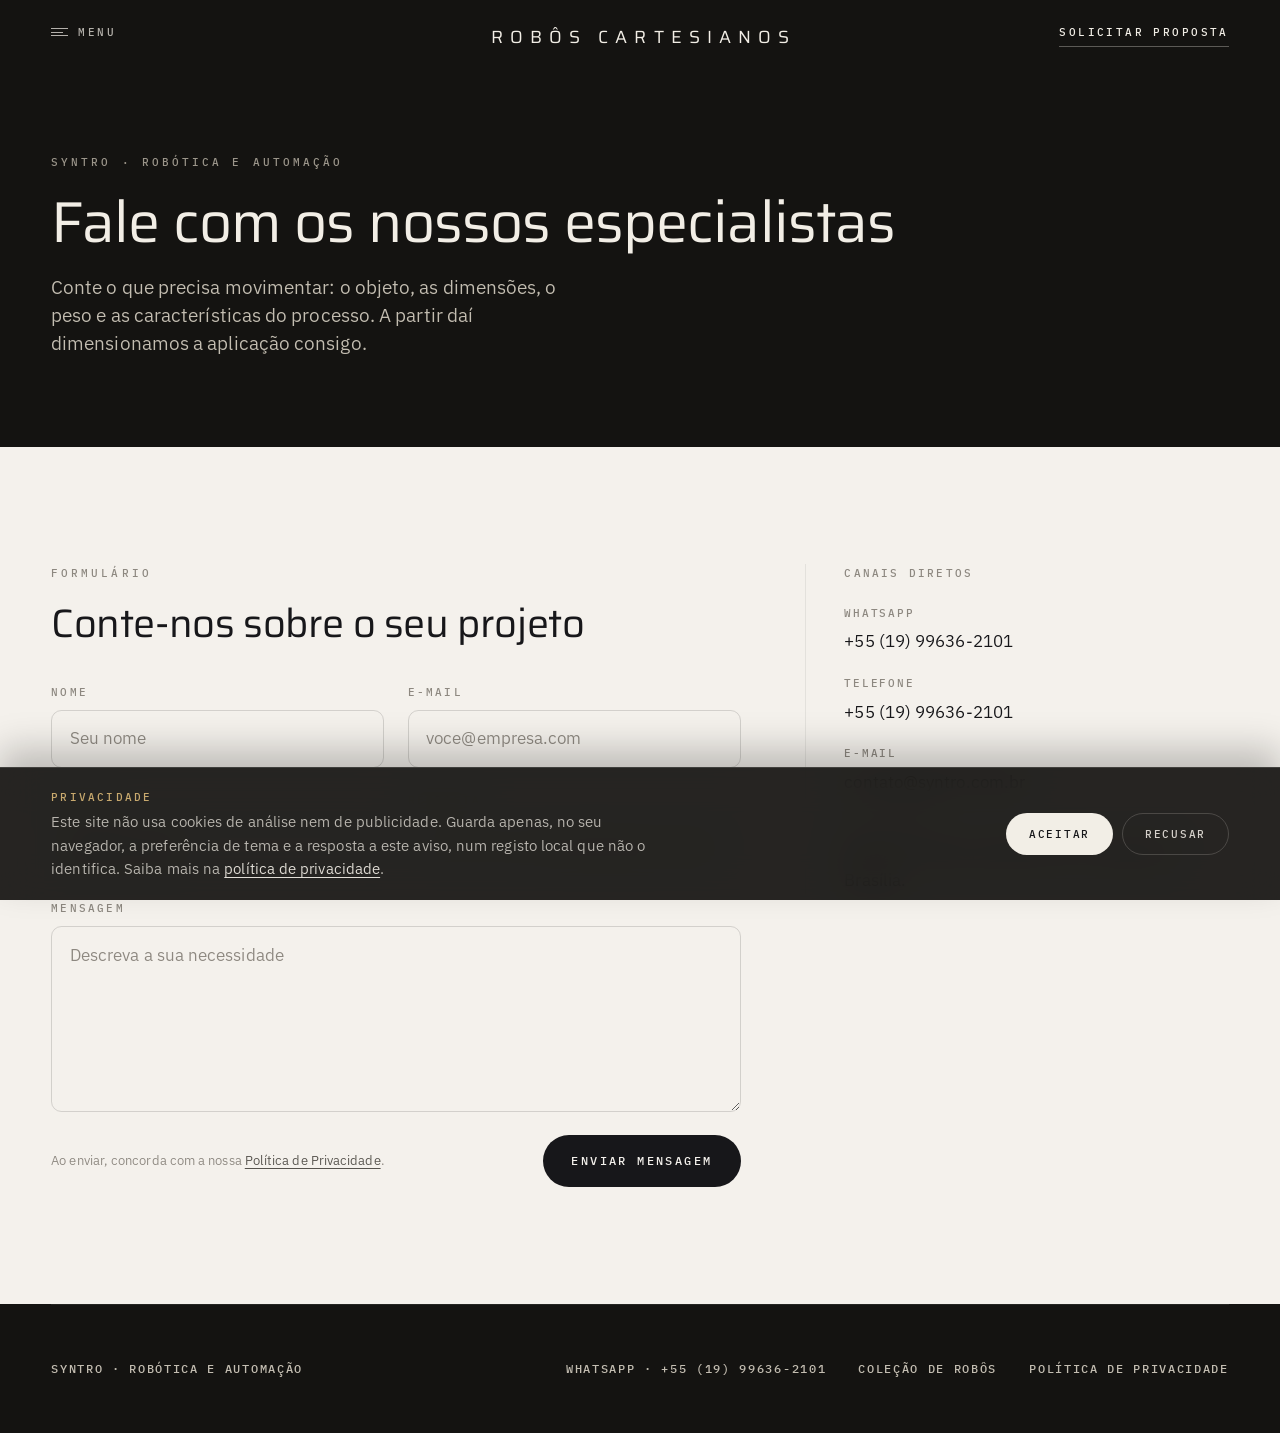
==== commit b785be81: "publicacao: aviso de privacidade com aceitar ou recusar em todas as paginas" ====
--- a/contato/index.html
+++ b/contato/index.html
@@ -32,7 +32,7 @@
           );
         }
       })();
-    </script><link rel="stylesheet" href="/_assets/pagina.BYZ_s_OT.css"><link rel="stylesheet" href="/_assets/Base.9BFrcmCm.css"><link rel="stylesheet" href="/_assets/contato.Cs34dlw-.css"></head> <body> <!--
+    </script><link rel="stylesheet" href="/_assets/pagina.BYZ_s_OT.css"><link rel="stylesheet" href="/_assets/Base.CLbrkBze.css"><link rel="stylesheet" href="/_assets/contato.Cs34dlw-.css"></head> <body> <!--
       Ligação de salto: a primeira paragem do teclado. Fica escondida até
       receber foco, para não competir com a composição.
     --><a class="skip-link" href="#conteudo">Saltar para o conteúdo</a>  <div class="contato"> <div class="band band--dark"> <header class="site-header"> <!--
@@ -54,7 +54,21 @@
 </h2> <ul class="channel-list"> <li class="channel"> <span class="channel__label">WhatsApp</span> <a class="channel__value" href="https://wa.me/5519996362101?text=Ol%C3%A1!%20Vim%20pelo%20site%20Rob%C3%B4s%20cartesianos%20e%20gostaria%20de%20conversar%20sobre%20um%20projeto%20de%20automa%C3%A7%C3%A3o." target="_blank" rel="noopener noreferrer">+55 (19) 99636-2101</a> </li> <li class="channel"> <span class="channel__label">Telefone</span> <a class="channel__value" href="tel:+5519996362101">+55 (19) 99636-2101</a> </li> <li class="channel"> <span class="channel__label">E-mail</span> <a class="channel__value" href="mailto:contato@syntro.com.br">contato@syntro.com.br</a> </li> <li class="channel"> <span class="channel__label">Atendimento</span> <p class="channel__value">
 Segunda a sexta, das 8h às 17h, horário de Brasília.
 </p> </li> </ul> </aside> </div> </section> </main> <footer class="band band--dark foot"> <div class="band__inner foot__inner"> <p> <a href="https://syntro.com.br/" target="_blank" rel="noopener noreferrer">Syntro · Robótica e Automação</a> </p> <nav class="foot__links" aria-label="Ligações do rodapé"> <a href="https://wa.me/5519996362101?text=Ol%C3%A1!%20Vim%20pelo%20site%20Rob%C3%B4s%20cartesianos%20e%20gostaria%20de%20conversar%20sobre%20um%20projeto%20de%20automa%C3%A7%C3%A3o." target="_blank" rel="noopener noreferrer">WhatsApp · +55 (19) 99636-2101</a> <a href="/">Coleção de robôs</a> <a href="/privacidade">Política de Privacidade</a> </nav> </div> </footer> </div>  <!--
+      Aviso de privacidade — a primeira coisa que se lê. Vive aqui, e não numa
+      página, para aparecer em todo o site até a pessoa responder. Só serve
+      para isso: o site não usa cookies de análise nem de publicidade. Começa
+      fechado e é o script que o abre, a quem ainda não respondeu.
+    --> <section class="consent" data-consent data-state="closed" aria-label="Aviso de privacidade"> <div class="consent__inner"> <div class="consent__text"> <p class="consent__eyebrow">Privacidade</p> <p class="consent__message">
+Este site não usa cookies de análise nem de publicidade. Guarda
+            apenas, no seu navegador, a preferência de tema e a resposta a este
+            aviso, num registo local que não o identifica. Saiba mais na
+<a class="consent__link" href="/privacidade">política de privacidade</a>.
+</p> </div> <div class="consent__actions"> <button class="consent__button consent__button--solid" type="button" data-consent-choice="aceite">
+Aceitar
+</button> <button class="consent__button" type="button" data-consent-choice="recusa">
+Recusar
+</button> </div> </div> </section> <!--
       Regresso ao topo — fixo no canto inferior direito. Fica só com a seta,
       desenhada com uma borda em CSS, e o que ele faz é dito pela dica, que
       aparece ao apontar. Vive aqui, e não numa página, para o terem todas.
-    --> <button class="to-top" type="button" data-to-top data-visible="false" aria-label="Voltar ao topo da página"> <span class="to-top__glyph" aria-hidden="true"></span> <span class="to-top__tip" aria-hidden="true">Voltar ao topo</span> </button> <!-- A primeira janela: o botão aparece quando ela fica para trás. --> <div class="to-top-sentinel" data-to-top-sentinel aria-hidden="true"></div><script type="module">function e(){let e=document.querySelector(`[data-to-top]`),t=document.querySelector(`[data-to-top-sentinel]`);e!==null&&t!==null&&(new IntersectionObserver(t=>{for(let n of t)e.dataset.visible=n.isIntersecting?`false`:`true`}).observe(t),e.addEventListener(`click`,()=>{window.scrollTo({top:0})}))}e();</script> </body> </html><script type="module">var e=`contato@syntro.com.br`,t=/^[^\s@]+@[^\s@]+\.[^\s@]+$/,n=[`nome`,`email`,`assunto`,`mensagem`];function r(){let r=document.querySelector(`[data-contact-form]`);if(r===null)return;let a=r,d=a.querySelector(`[data-form-feedback]`),f=a.querySelector(`[data-form-submit]`),p=a.querySelector(`[data-form-submit-label]`),m=c();a.addEventListener(`submit`,e=>{e.preventDefault(),h()}),a.addEventListener(`input`,()=>{v(),s(a)}),u();async function h(){let r=i(a);s(a);let c=n.find(e=>r[e]===``);if(c!==void 0)o(a,c),_(`error`,`Preencha todos os campos antes de enviar.`);else if(!t.test(r.email))o(a,`email`),_(`error`,`Informe um e-mail válido.`);else if(m===null)_(`error`,"O envio não está configurado. Faltam as chaves do EmailJS no ficheiro `.env` do projeto.");else{g(!0),v();try{await l(m,m.notifyTemplateId,{nome:r.nome,email:r.email,assunto:r.assunto,mensagem:r.mensagem,to_email:e,toEmail:e,reply_to:r.email,replyTo:r.email});let t=!0;try{await l(m,m.autoReplyTemplateId,{nome:r.nome,email:r.email,assunto:r.assunto,mensagem:r.mensagem,to_email:r.email,toEmail:r.email,reply_to:e,replyTo:e})}catch{t=!1}_(`success`,t?`Mensagem enviada com sucesso. Você receberá uma confirmação por e-mail.`:`Mensagem enviada com sucesso. Se não receber o e-mail de confirmação, verifique a caixa de spam.`),a.reset()}catch{_(`error`,`Não foi possível enviar agora. Tente novamente em instantes.`)}finally{g(!1)}}}function g(e){f!==null&&(f.disabled=e,f.dataset.sending=e?`true`:`false`),p!==null&&(p.textContent=e?`Enviando…`:`Enviar mensagem`)}function _(e,t){d!==null&&(d.textContent=t,d.dataset.state=e,d.hidden=!1)}function v(){d!==null&&(d.hidden=!0,d.textContent=``)}}function i(e){let t=new FormData(e),n=e=>{let n=t.get(e);return typeof n==`string`?n.trim():``};return{nome:n(`nome`),email:n(`email`),assunto:n(`assunto`),mensagem:n(`mensagem`)}}function a(e,t){return e.querySelector(`[name="${t}"]`)}function o(e,t){let n=a(e,t);n!==null&&(n.setAttribute(`aria-invalid`,`true`),n.focus())}function s(e){for(let t of n)a(e,t)?.removeAttribute(`aria-invalid`)}function c(){return{serviceId:`service_3hjr8u9`,notifyTemplateId:`template_19ses6g`,autoReplyTemplateId:`template_4eyy73u`,publicKey:`ybhJX_2-z-R4PYpAH`}}async function l(e,t,n){let r=await fetch(`https://api.emailjs.com/api/v1.0/email/send`,{method:`POST`,headers:{"Content-Type":`application/json`},body:JSON.stringify({service_id:e.serviceId,template_id:t,user_id:e.publicKey,template_params:n})});if(!r.ok)throw Error(`O EmailJS respondeu ${r.status}.`)}function u(){let e=new IntersectionObserver(t=>{for(let n of t)n.isIntersecting&&(n.target.classList.add(`is-visible`),e.unobserve(n.target))},{threshold:.12,rootMargin:`0px 0px -8% 0px`});for(let t of document.querySelectorAll(`.reveal`))e.observe(t)}r();</script>+    --> <button class="to-top" type="button" data-to-top data-visible="false" aria-label="Voltar ao topo da página"> <span class="to-top__glyph" aria-hidden="true"></span> <span class="to-top__tip" aria-hidden="true">Voltar ao topo</span> </button> <!-- A primeira janela: o botão aparece quando ela fica para trás. --> <div class="to-top-sentinel" data-to-top-sentinel aria-hidden="true"></div><script type="module">var e=`consentimento`;function t(){try{let t=window.localStorage.getItem(e);return t===`aceite`||t===`recusa`?t:null}catch{return null}}function n(t){try{window.localStorage.setItem(e,t)}catch{}}function r(){let e=document.querySelector(`[data-consent]`);e!==null&&t()===null&&(e.dataset.state=`open`,e.addEventListener(`click`,t=>{let r=t.target;if(!(r instanceof Element))return;let i=r.closest(`[data-consent-choice]`);i!==null&&(n(i.dataset.consentChoice===`recusa`?`recusa`:`aceite`),e.dataset.state=`closed`)}))}function i(){let e=document.querySelector(`[data-to-top]`),t=document.querySelector(`[data-to-top-sentinel]`);e!==null&&t!==null&&(new IntersectionObserver(t=>{for(let n of t)e.dataset.visible=n.isIntersecting?`false`:`true`}).observe(t),e.addEventListener(`click`,()=>{window.scrollTo({top:0})}))}r(),i();</script> </body> </html><script type="module" src="/_assets/contato.astro_astro_type_script_index_0_lang.CJRJRuUW.js"></script>
--- a/_assets/Base.CLbrkBze.css
+++ b/_assets/Base.CLbrkBze.css
@@ -0,0 +1,2 @@
+/*! tailwindcss v4.3.3 | MIT License | https://tailwindcss.com */
+@layer properties{@supports (((-webkit-hyphens:none)) and (not (margin-trim:inline))) or ((-moz-orient:inline) and (not (color:rgb(from red r g b)))){*,:before,:after,::backdrop{--tw-rotate-x:initial;--tw-rotate-y:initial;--tw-rotate-z:initial;--tw-skew-x:initial;--tw-skew-y:initial}}}@layer theme{:root,:host{--font-sans:"IBM Plex Sans", ui-sans-serif, system-ui, -apple-system, "Segoe UI", Roboto, sans-serif;--font-mono:"IBM Plex Mono", ui-monospace, "SFMono-Regular", "Cascadia Mono", Menlo, monospace;--default-font-family:var(--font-sans);--default-mono-font-family:var(--font-mono);--font-display:"Saira", "IBM Plex Sans", ui-sans-serif, system-ui, sans-serif;--color-canvas:#f4f1ec;--color-ink:#17171a;--color-ink-2:#56534d;--color-ink-3:#8d8880;--color-gold:#a98b58}}@layer base{*,:after,:before,::backdrop{box-sizing:border-box;border:0 solid;margin:0;padding:0}::file-selector-button{box-sizing:border-box;border:0 solid;margin:0;padding:0}html,:host{-webkit-text-size-adjust:100%;tab-size:4;line-height:1.5;font-family:var(--default-font-family,-apple-system, BlinkMacSystemFont, "Segoe UI", Roboto, "Helvetica Neue", "Noto Sans", Arial, sans-serif, "Apple Color Emoji", "Segoe UI Emoji", "Segoe UI Symbol", "Noto Color Emoji");font-feature-settings:var(--default-font-feature-settings,normal);font-variation-settings:var(--default-font-variation-settings,normal);-webkit-tap-highlight-color:transparent}hr{height:0;color:inherit;border-top-width:1px}abbr:where([title]){text-decoration:underline dotted}h1,h2,h3,h4,h5,h6{font-size:inherit;font-weight:inherit}a{color:inherit;-webkit-text-decoration:inherit;-webkit-text-decoration:inherit;-webkit-text-decoration:inherit;text-decoration:inherit}b,strong{font-weight:bolder}code,kbd,samp,pre{font-family:var(--default-mono-font-family,ui-monospace, SFMono-Regular, Menlo, Monaco, Consolas, "Liberation Mono", "Courier New", monospace);font-feature-settings:var(--default-mono-font-feature-settings,normal);font-variation-settings:var(--default-mono-font-variation-settings,normal);font-size:1em}small{font-size:80%}sub,sup{vertical-align:baseline;font-size:75%;line-height:0;position:relative}sub{bottom:-.25em}sup{top:-.5em}table{text-indent:0;border-color:inherit;border-collapse:collapse}:-moz-focusring:where(:not(iframe)){outline:auto}progress{vertical-align:baseline}summary{display:list-item}ol,ul,menu{list-style:none}img,svg,video,canvas,audio,iframe,embed,object{vertical-align:middle;display:block}img,video{max-width:100%;height:auto}button,input,select,optgroup,textarea{font:inherit;font-feature-settings:inherit;font-variation-settings:inherit;letter-spacing:inherit;color:inherit;opacity:1;background-color:#0000;border-radius:0}::file-selector-button{font:inherit;font-feature-settings:inherit;font-variation-settings:inherit;letter-spacing:inherit;color:inherit;opacity:1;background-color:#0000;border-radius:0}:where(select:is([multiple],[size])) optgroup{font-weight:bolder}:where(select:is([multiple],[size])) optgroup option{padding-inline-start:20px}::file-selector-button{margin-inline-end:4px}::placeholder{opacity:1}@supports (not ((-webkit-appearance:-apple-pay-button))) or (contain-intrinsic-size:1px){::placeholder{color:currentColor}@supports (color:color-mix(in lab, red, red)){::placeholder{color:color-mix(in oklab, currentcolor 50%, transparent)}}}textarea{resize:vertical}::-webkit-search-decoration{-webkit-appearance:none}::-webkit-date-and-time-value{min-height:1lh;text-align:inherit}::-webkit-datetime-edit{display:inline-flex}::-webkit-datetime-edit-fields-wrapper{padding:0}::-webkit-datetime-edit{padding-block:0}::-webkit-datetime-edit-year-field{padding-block:0}::-webkit-datetime-edit-month-field{padding-block:0}::-webkit-datetime-edit-day-field{padding-block:0}::-webkit-datetime-edit-hour-field{padding-block:0}::-webkit-datetime-edit-minute-field{padding-block:0}::-webkit-datetime-edit-second-field{padding-block:0}::-webkit-datetime-edit-millisecond-field{padding-block:0}::-webkit-datetime-edit-meridiem-field{padding-block:0}::-webkit-calendar-picker-indicator{line-height:1}:-moz-ui-invalid{box-shadow:none}button,input:where([type=button],[type=reset],[type=submit]){appearance:button}::file-selector-button{appearance:button}::-webkit-inner-spin-button{height:auto}::-webkit-outer-spin-button{height:auto}[hidden]:where(:not([hidden=until-found])){display:none!important}}@layer components;@layer utilities{.visible{visibility:visible}.sr-only{clip-path:inset(50%);white-space:nowrap;border-width:0;width:1px;height:1px;margin:-1px;padding:0;position:absolute;overflow:hidden}.static{position:static}.block{display:block}.hidden{display:none}.transform{transform:var(--tw-rotate-x,) var(--tw-rotate-y,) var(--tw-rotate-z,) var(--tw-skew-x,) var(--tw-skew-y,)}.resize{resize:both}}:root{color-scheme:light;--ease-soft:cubic-bezier(.22, 1, .36, 1);--ease-quiet:cubic-bezier(.33, 0, .15, 1);--canvas-rgb:244 241 236;--ink-rgb:23 23 26;--shade-rgb:23 23 26;--veil:rgb(var(--canvas-rgb) / .7);--veil-strong:rgb(var(--canvas-rgb) / .92);--hairline:rgb(var(--ink-rgb) / .16);--hairline-soft:rgb(var(--ink-rgb) / .08);--hairline-strong:rgb(var(--ink-rgb) / .42);--shadow-robot:drop-shadow(0 26px 30px rgb(var(--shade-rgb) / .3)) drop-shadow(0 7px 12px rgb(var(--shade-rgb) / .16));--glass:#ffffff38;--glass-hover:#ffffff80;--glass-strong:#ffffffb8;--solid-hover:#2c2c30;--photo-filter:none;--chrome-z:40;--menu-z:60;--dialog-z:70;--lightbox-z:80;--gutter:clamp(1.25rem, 4vw, 3.25rem)}html[data-theme=dark]{color-scheme:dark;--color-canvas:#141311;--color-canvas-soft:#1d1b18;--color-ink:#f2eee6;--color-ink-2:#c3bdb1;--color-ink-3:#9b958a;--color-gold:#c8a96e;--canvas-rgb:20 19 17;--ink-rgb:242 238 230;--shade-rgb:0 0 0;--veil:rgb(var(--canvas-rgb) / .62);--veil-strong:rgb(var(--canvas-rgb) / .9);--shadow-robot:drop-shadow(0 30px 40px rgb(var(--shade-rgb) / .62)) drop-shadow(0 8px 14px rgb(var(--shade-rgb) / .46));--glass:#ffffff0f;--glass-hover:#ffffff1f;--glass-strong:#fff3;--solid-hover:#e2dcd0;--photo-filter:brightness(.45) saturate(.72) contrast(1.04)}*,:before,:after{box-sizing:border-box}html{-webkit-text-size-adjust:100%;scroll-behavior:smooth}body{background-color:var(--color-canvas);color:var(--color-ink);font-family:var(--font-sans);letter-spacing:.005em;-webkit-font-smoothing:antialiased;transition:background-color .6s var(--ease-soft), color .6s var(--ease-soft);margin:0;font-size:16px;font-weight:380;line-height:1.65;overflow-x:hidden}body.is-locked{overflow:hidden}h1,h2,h3,p,dl,dd,figure{margin:0}ul{margin:0;padding:0;list-style:none}img{max-width:100%}a{color:inherit;text-decoration:none}button{font:inherit;color:inherit}:focus-visible{outline:2px solid var(--color-gold);outline-offset:3px}.sr-only{clip-path:inset(50%);white-space:nowrap;border:0;width:1px;height:1px;margin:-1px;padding:0;position:absolute;overflow:hidden}.page-bg{z-index:-10;--bg-p:0;--bg-slide:6%;background-color:var(--color-canvas);transition:background-color .6s var(--ease-soft);position:fixed;inset:0;overflow:hidden}.page-bg__asset{will-change:transform, opacity;position:absolute;inset:0}.page-bg__asset[data-bg-asset=motion-control]{opacity:calc(1 - var(--bg-p,0) * .82);transform:translate3d(0, calc(var(--bg-slide,11%) * var(--bg-p,0) * -1), 0)}.page-bg__asset[data-bg-asset=gantry]{opacity:calc(.18 + var(--bg-p,0) * .82);transform:translate3d(0, calc(var(--bg-slide,11%) * (1 - var(--bg-p,0))), 0)}.page-bg__img{object-fit:cover;object-position:top;width:100%;height:auto;min-height:100%;filter:var(--photo-filter);transition:filter .7s var(--ease-soft);will-change:transform;display:block;transform:translate(0)}.page-bg__img--mobile{display:none}@media (width<=767px){.page-bg{--bg-slide:4%}.page-bg__img--desktop{display:none}.page-bg__img--mobile{display:block}}.page-bg__veil{background-color:var(--veil);position:absolute;inset:0}.page-bg__vignette{background:radial-gradient(118% 88% at 50% 44%, rgb(var(--canvas-rgb) / 0) 36%, rgb(var(--canvas-rgb) / .44) 72%, var(--veil-strong) 100%);position:absolute;inset:0}.page-bg__scrim{background:radial-gradient(62% 34% at 50% 100%, var(--veil-strong) 0%, rgb(var(--canvas-rgb) / .5) 46%, rgb(var(--canvas-rgb) / 0) 100%);position:absolute;inset:0}.flow{z-index:0;pointer-events:none;position:relative}.chapter{min-height:100svh;padding:clamp(7rem, 18vh, 12rem) var(--gutter) clamp(8rem, 22vh, 13rem);align-items:center;display:flex;position:relative}.chapter--hero{min-height:108svh}.chapter--bridge{justify-content:center;align-items:flex-end}.chapter__motto{width:min(76%,58rem);font-family:var(--font-display);letter-spacing:.005em;text-align:center;color:var(--color-ink-2);font-size:clamp(1.85rem,4.5vw,4rem);font-weight:300;line-height:1.02}.flow-panel{text-align:center;pointer-events:auto;width:min(50%,56rem);margin-inline:auto}@media (width<=900px){.flow-panel,.chapter__motto{width:100%}}.flow-panel__brand{justify-content:center;margin-bottom:1.1rem;display:flex}.flow-panel__brand-logo{width:clamp(12rem,22vw,18rem);height:auto;display:block}@media (width<=640px){.flow-panel__brand-logo{width:clamp(10rem,42vw,13rem)}}.flow-panel__eyebrow{font-family:var(--font-mono);letter-spacing:.34em;text-transform:uppercase;color:var(--color-ink-3);justify-content:center;align-items:center;gap:.55rem;font-size:.6875rem;font-weight:500;display:inline-flex}.flow-panel__eyebrow-icon{color:var(--color-gold);pointer-events:none;place-items:center;display:grid}.flow-panel__eyebrow-icon svg{width:1rem;height:1rem;display:block}.flow-panel__title{font-family:var(--font-display);letter-spacing:.005em;margin-top:1.1rem;font-size:clamp(1.9rem,3.35vw,3.1rem);font-weight:400;line-height:1.08}.flow-panel__lead{color:var(--color-ink-2);margin-top:1.1rem;font-size:clamp(1.125rem,1.25vw,1.1875rem);line-height:1.5}.flow-panel__text{color:var(--color-ink-2);margin-top:.9rem;font-size:clamp(1.0625rem,1.02vw,1.125rem);line-height:1.75}.flow-panel__block{border-top:1px solid var(--hairline-soft);margin-top:2.1rem;padding-top:1.4rem}.flow-panel__block-title{font-family:var(--font-mono);letter-spacing:.28em;text-transform:uppercase;color:var(--color-ink-3);font-size:.6875rem;font-weight:500}.tag-list{flex-wrap:wrap;justify-content:center;gap:.35rem 1.5rem;margin-top:.9rem;display:flex}.tag-list li{color:var(--color-ink-2);font-size:.9375rem;position:relative}.tag-list li+li:before{content:"";background:var(--color-gold);border-radius:50%;width:2px;height:2px;position:absolute;top:.7em;left:-.8rem}.chapter--videos{align-items:center}.videos{text-align:center;pointer-events:auto;--video-height:clamp(18rem, 64vh, 42rem);width:min(92%,78rem);margin-inline:auto}.videos__grid{grid-template-columns:repeat(2,minmax(0,1fr));align-items:center;gap:clamp(1.25rem,2.4vw,2.25rem);margin-top:1.9rem;display:grid}.video{margin:0}.video__player{width:min(100%, calc(var(--video-height) * var(--video-ratio,1.7778)));height:auto;aspect-ratio:var(--video-ratio,1.7778);border:1px solid var(--hairline-soft);object-fit:contain;box-shadow:0 22px 42px rgb(var(--shade-rgb) / .2);border-radius:.5rem;margin-inline:auto;display:block}.video__label{font-family:var(--font-mono);letter-spacing:.28em;text-transform:uppercase;color:var(--color-ink-3);margin-top:.85rem;font-size:.6875rem;font-weight:500}@media (width<=760px){.videos{width:100%}.videos__grid{grid-template-columns:minmax(0,1fr)}}.note{text-align:center;pointer-events:auto;width:min(48rem,100%);margin-inline:auto}.compare{border-top:1px solid var(--hairline-soft);margin-top:2.4rem}.compare__row{border-bottom:1px solid var(--hairline-soft);gap:.5rem;padding:1.5rem 0;display:grid}.compare__term{font-family:var(--font-display);font-size:1.3125rem;line-height:1.2}.compare__term span{font-family:var(--font-mono);letter-spacing:.28em;text-transform:uppercase;color:var(--color-gold);margin-bottom:.35rem;font-size:.6875rem;font-weight:500;display:block}.compare__detail{color:var(--color-ink-2);margin:0;font-size:clamp(1.0625rem,1.02vw,1.125rem);line-height:1.7}.compare__note{color:var(--color-ink-3);margin-top:1.6rem;font-size:.875rem;line-height:1.7}.closing-fade{z-index:3;pointer-events:none;background:linear-gradient(to bottom, rgb(var(--canvas-rgb) / 0) 0%, rgb(var(--canvas-rgb) / .72) 46%, var(--color-canvas) 86%, var(--color-canvas) 100%);height:46vh;position:relative}.chapter--end,.site-footer{background-color:var(--color-canvas);transition:background-color .6s var(--ease-soft)}.chapter--end{align-items:center}.site-footer{z-index:3;padding:2.6rem var(--gutter) 3.4rem;border-top:1px solid var(--hairline-soft);font-family:var(--font-mono);letter-spacing:.12em;text-transform:uppercase;color:var(--color-ink-3);flex-wrap:wrap;justify-content:space-between;gap:.6rem 2rem;font-size:.8125rem;display:flex;position:relative}.site-footer a{color:var(--color-ink-2);transition:color .3s var(--ease-soft)}.site-footer a:hover{color:var(--color-ink)}html.js .reveal{opacity:0;transition:opacity 1.4s var(--ease-quiet), transform 1.4s var(--ease-quiet);will-change:opacity, transform;transform:translateY(60px)}html.js .reveal.is-visible{opacity:1;transform:translate(0)}.stage{z-index:2;pointer-events:none;position:fixed;inset:0}.stage__group{--stage-unit:.86vw;--stage-middle:min(50vw, 56rem);--media-max:30vh;--p:0;flex-direction:column;justify-content:center;align-items:center;padding:14vh 6vw 20vh;display:flex;position:absolute;inset:0}.stage__group[data-line=gantry]{--media-max:19vh;--stage-middle:min(52vw, 58rem)}.stage__body{grid-template-columns:minmax(0, 1fr) var(--stage-middle) minmax(0, 1fr);flex:1;grid-auto-rows:minmax(0,1fr);place-items:center;column-gap:clamp(1rem,2.2vw,2.25rem);width:100%;min-height:0;display:grid;position:relative}.robot{grid-column:var(--col,1);grid-row:var(--row,1);width:min(100%, calc(var(--w,22) * var(--stage-unit)));min-width:0;transform:translate3d(calc(var(--dx,0px) * (1 - var(--p))), calc((var(--dy,0px) * (1 - var(--p))) + (var(--y,0vh) * var(--p))), 0);will-change:transform;z-index:calc(1 + var(--depth,.5) * 20);--float-distance:calc(3px + 11px * var(--depth,.5));opacity:0;transition:opacity .62s var(--ease-soft);transition-delay:calc((4 - var(--i,0)) * 55ms);position:relative}.stage__group[data-active=true] .robot{opacity:1;transition:opacity 1.1s var(--ease-quiet);transition-delay:calc(var(--i,0) * .12s)}.stage__group:not([data-active=true]) .robot__button,body.is-epilogue .robot__button,body.is-videos .robot__button{pointer-events:none}.robot__button{cursor:pointer;pointer-events:auto;-webkit-tap-highlight-color:transparent;text-align:center;background:0 0;border:0;width:100%;margin:0;padding:0;display:block;position:relative}.robot__float{animation:robot-float var(--float-duration,9s) ease-in-out var(--float-delay,0s) infinite;will-change:transform;display:inline-block}@keyframes robot-float{0%,to{transform:translate(0)}50%{transform:translate3d(0, calc(-1 * var(--float-distance)), 0)}}.robot__media{opacity:1;filter:var(--shadow-robot);transform-origin:50% 88%;transition:opacity .7s var(--ease-soft), transform 1.2s var(--ease-soft);display:block}.robot__media img{width:100%;height:auto;max-height:var(--media-max,30vh);object-fit:contain;display:block;-webkit-mask-image:linear-gradient(#000 94%,#0000 100%);mask-image:linear-gradient(#000 94%,#0000 100%)}.robot__action{font-family:var(--font-mono);letter-spacing:.24em;text-transform:uppercase;white-space:nowrap;color:var(--color-ink-2);opacity:0;transition:opacity .5s var(--ease-soft), transform .7s var(--ease-soft);border-bottom:1px solid;padding-bottom:.3rem;font-size:.6875rem;font-weight:500;display:inline-flex;position:absolute;bottom:-2.15rem;left:50%;transform:translate(-50%,6px)}@media (hover:hover){.robot__button:hover .robot__media,.robot__button:focus-visible .robot__media{transform:scale(1.028)}.robot__button:hover .robot__action,.robot__button:focus-visible .robot__action{opacity:1;transform:translate(-50%)}.stage__group:has(.robot__button:hover) .robot__media{opacity:.38}.stage__group:has(.robot__button:hover) .robot__button:hover .robot__media{opacity:1}}.robot__button:focus-visible .robot__action{opacity:1;transform:translate(-50%)}@media (width<=900px){.stage__group{--media-max:32vh;padding:18vh 6vw 22vh}.stage__group[data-line=gantry]{--media-max:24vh}.stage__body{grid-template-columns:repeat(2,minmax(0,1fr));grid-auto-rows:auto;align-content:center;gap:4vh 4vw}.stage__group[data-line=gantry] .stage__body{grid-template-columns:repeat(2,minmax(0,1fr))}.robot{width:100%;translate:0 var(--ym,0vh);will-change:auto;--depth:var(--depth-m,.5);grid-area:auto;transform:none}.robot__action{display:none}}@media (width<=900px) and (orientation:landscape){.stage__group[data-line=gantry] .stage__body{grid-template-columns:repeat(3,minmax(0,1fr))}}@media (width<=767px){.flow{z-index:4}.stage__group{--mobile-shift:34vh;padding:15vh 5vw 24vh}.stage__group[data-line=gantry]{--media-max:26vh;--mobile-shift:40vh}.chapter[data-chapter=motion-control],.chapter[data-chapter=gantry]{min-height:112svh;padding:clamp(16rem, 44vh, 22rem) var(--gutter) clamp(5rem, 10vh, 7rem);align-items:flex-end}.chapter[data-chapter=motion-control] .flow-panel,.chapter[data-chapter=gantry] .flow-panel{width:min(100%,30rem)}.robot{transform:translate3d(0, calc(var(--mobile-shift,0vh) * var(--p,0) * -1), 0);will-change:transform}.stage__group[data-active=true] .robot{opacity:calc(1 - var(--p,0) * .96)}.robot__float{animation:none}}@media (width<=767px) and (orientation:landscape){.chapter[data-chapter=motion-control],.chapter[data-chapter=gantry]{min-height:120svh;padding-top:clamp(9rem,28vh,14rem);padding-bottom:clamp(4rem,9vh,6rem)}.stage__group{--mobile-shift:18vh;padding:12vh 5vw 20vh}.stage__group[data-line=gantry]{--mobile-shift:22vh}}.skip-link{top:clamp(1rem,3vh,1.7rem);left:var(--gutter);z-index:calc(var(--chrome-z) + 1);border:1px solid var(--hairline-strong);background:var(--color-canvas);color:var(--color-ink);font-family:var(--font-mono);letter-spacing:.24em;text-transform:uppercase;opacity:0;pointer-events:none;transition:opacity .3s var(--ease-soft), transform .4s var(--ease-quiet);border-radius:999px;padding:.65rem 1.05rem;font-size:.6875rem;font-weight:500;position:fixed;transform:translateY(-160%)}.skip-link:focus-visible{opacity:1;pointer-events:auto;transform:translateY(0)}.flow:focus,.flow:focus-visible{outline:none}.chrome{z-index:var(--chrome-z);pointer-events:none;position:fixed;inset:0}.chrome__top{width:100%;height:0;position:absolute;top:0;left:0}@keyframes chrome-in{0%{opacity:0}to{opacity:1}}html.js .chrome__item{animation:chrome-in 1.5s var(--ease-quiet) both;animation-delay:var(--reveal-delay,0s)}.wordmark{font-family:var(--font-display);letter-spacing:.4em;text-indent:.4em;text-transform:uppercase;white-space:nowrap;text-align:center;font-size:clamp(.95rem,1.38vw,1.4rem);font-weight:400;position:absolute;top:clamp(1.5rem,3.2vh,2.5rem);left:50%;transform:translate(-50%)}.wordmark__link{pointer-events:auto}.syntro-mark{top:clamp(1.5rem,3.2vh,2.5rem);right:var(--gutter);font-family:var(--font-mono);letter-spacing:.24em;text-transform:uppercase;color:var(--color-ink-3);white-space:nowrap;pointer-events:auto;transition:color .3s var(--ease-soft);font-size:.6875rem;display:inline-block;position:absolute}.syntro-mark:hover{color:var(--color-ink)}.menu-button{top:clamp(1.5rem,3.2vh,2.5rem);left:var(--gutter);font-family:var(--font-mono);letter-spacing:.24em;text-transform:uppercase;color:var(--color-ink-2);cursor:pointer;pointer-events:auto;transition:color .3s var(--ease-soft);background:0 0;border:0;align-items:center;gap:.65rem;padding:.2rem 0;font-size:.6875rem;font-weight:500;display:inline-flex;position:absolute}.menu-button:hover{color:var(--color-ink)}.menu-button__glyph{flex-direction:column;justify-content:space-between;width:1.05rem;height:.5rem;display:flex}.menu-button__glyph span{height:1px;transition:transform .5s var(--ease-soft), opacity .4s var(--ease-soft);background:currentColor;display:block}.menu-button__glyph span:nth-child(2){transform-origin:0;width:68%}.menu-button:hover .menu-button__glyph span:nth-child(2){width:100%}.theme-toggle{top:calc(clamp(1.5rem,3.2vh,2.5rem) + 1.5rem);right:var(--gutter);border:1px solid var(--hairline);background:var(--glass);backdrop-filter:blur(7px);width:2.15rem;height:2.15rem;color:var(--color-ink-2);cursor:pointer;pointer-events:auto;transition:color .4s var(--ease-soft), border-color .4s var(--ease-soft), background-color .4s var(--ease-soft);border-radius:50%;place-items:center;padding:0;display:grid;position:absolute}.theme-toggle:hover{border-color:var(--hairline-strong);background:var(--glass-hover);color:var(--color-ink)}.theme-toggle__icon{width:1rem;height:1rem;transition:opacity .4s var(--ease-soft), transform .5s var(--ease-soft);grid-area:1/1}.theme-toggle__icon--sun{opacity:0;transform:rotate(-40deg)scale(.7)}.theme-toggle[aria-pressed=true] .theme-toggle__icon--moon{opacity:0;transform:rotate(40deg)scale(.7)}.theme-toggle[aria-pressed=true] .theme-toggle__icon--sun{opacity:1;transform:rotate(0)scale(1)}.bottom-bar{text-align:center;width:min(92vw,60rem);position:absolute;bottom:clamp(5rem,14vh,8.75rem);left:50%;transform:translate(-50%)}.experience-title{font-family:var(--font-display);letter-spacing:.005em;margin-top:0;font-size:clamp(1.85rem,4.5vw,4rem);font-weight:300;line-height:1.02}@media (width<=900px){.syntro-mark{display:none}.menu-button{gap:0}.menu-button>span:not(.menu-button__glyph){display:none}.theme-toggle{top:clamp(1.5rem,3.2vh,2.5rem)}.bottom-bar{width:min(90vw,34rem);bottom:clamp(3rem,9vh,5rem)}}.selectors{pointer-events:auto;flex-direction:column;gap:.85rem;display:flex;position:absolute;top:50%;right:clamp(.85rem,2.2vw,2.2rem);transform:translateY(-50%)}.selector{border:1px solid var(--hairline);background:var(--glass);backdrop-filter:blur(7px);width:2.6rem;height:2.6rem;font-family:var(--font-mono);letter-spacing:.04em;color:var(--color-ink-3);cursor:pointer;transition:color .4s var(--ease-soft), border-color .4s var(--ease-soft), background-color .4s var(--ease-soft), box-shadow .4s var(--ease-soft);border-radius:50%;place-items:center;font-size:.95rem;line-height:1;display:grid;position:relative}.selector:hover{color:var(--color-ink-2);border-color:var(--hairline);background:var(--glass-hover)}.selector[aria-selected=true]{color:var(--color-ink);border-color:var(--hairline-strong);background:var(--glass-strong);box-shadow:0 10px 24px -14px rgb(var(--shade-rgb) / .5)}.selector__icon{pointer-events:none;place-items:center;display:grid}.selector__icon svg{width:1.7rem;height:1.7rem;display:block}.selector__name{font-family:var(--font-mono);letter-spacing:.24em;text-transform:uppercase;color:var(--color-ink-3);opacity:0;pointer-events:none;transition:opacity .4s var(--ease-soft), transform .5s var(--ease-soft);font-size:.6875rem;font-weight:500;position:absolute;top:50%;right:calc(100% + .9rem);transform:translate(6px,-50%)}.selector:hover .selector__name,.selector[aria-selected=true] .selector__name{opacity:1;transform:translateY(-50%)}@media (width<=767px){.selector__name{display:none}}.side-menu{z-index:var(--menu-z);visibility:hidden;pointer-events:none;position:fixed;inset:0}.side-menu[data-open=true],.side-menu[data-closing=true]{visibility:visible;pointer-events:auto}.side-menu__scrim{background:rgb(var(--shade-rgb) / .22);opacity:0;cursor:pointer;transition:opacity .7s var(--ease-soft);border:0;padding:0;position:absolute;inset:0}.side-menu[data-open=true] .side-menu__scrim,.side-menu[data-closing=true] .side-menu__scrim{opacity:1}.side-menu__panel{background:var(--color-canvas);width:min(94vw,62rem);box-shadow:0 30px 90px -40px rgb(var(--shade-rgb) / .4);transition:transform .82s var(--ease-quiet), background-color .6s var(--ease-soft);flex-direction:column;display:flex;position:absolute;inset:0 auto 0 0;transform:translate(-102%)}.side-menu[data-open=true] .side-menu__panel{transform:translate(0)}.side-menu__top{padding:clamp(1.4rem, 3.2vh, 2.3rem) var(--gutter) 1.2rem;border-bottom:1px solid var(--hairline-soft);flex-wrap:wrap;flex-shrink:0;justify-content:space-between;align-items:baseline;gap:1.5rem;display:flex}.side-menu__eyebrow{font-family:var(--font-mono);letter-spacing:.3em;text-transform:uppercase;color:var(--color-ink-3);font-size:.6875rem}.side-menu__close{font-family:var(--font-mono);letter-spacing:.24em;text-transform:uppercase;color:var(--color-ink-2);cursor:pointer;transition:color .3s var(--ease-soft);background:0 0;border:0;padding:.2rem 0;font-size:.6875rem;font-weight:500}.side-menu__close:hover{color:var(--color-ink)}.side-menu__body{overscroll-behavior:contain;flex:1;grid-template-columns:1fr;min-height:0;display:grid;overflow-y:auto}.side-menu__list{z-index:1;padding:1.4rem var(--gutter) 3rem;position:relative}.menu-group+.menu-group{margin-top:2.4rem}.menu-group__title{font-family:var(--font-mono);letter-spacing:.3em;text-transform:uppercase;color:var(--color-ink-3);align-items:center;gap:.7rem;font-size:.6875rem;font-weight:500;display:flex}.menu-group__icon{color:var(--color-gold);pointer-events:none;place-items:center;display:grid}.menu-group__icon svg{width:1rem;height:1rem;display:block}.menu-group__list{margin-top:1rem}.menu-item{border:0;border-bottom:1px solid var(--hairline-soft);cursor:pointer;text-align:left;width:100%;transition:border-color .4s var(--ease-soft);background:0 0;align-items:center;gap:1.1rem;padding:.75rem 0;display:flex}.menu-item:hover,.menu-item:focus-visible{border-bottom-color:var(--hairline)}.menu-item__thumb{flex-shrink:0;place-items:center;width:3.4rem;height:2.6rem}.menu-item__thumb img{object-fit:contain;width:auto;max-width:100%;max-height:100%;filter:drop-shadow(0 6px 8px rgb(var(--shade-rgb) / .18));transition:transform .7s var(--ease-soft)}.menu-item:hover .menu-item__thumb img,.menu-item:focus-visible .menu-item__thumb img{transform:scale(1.06)}.menu-item__name{min-width:0;font-family:var(--font-display);color:var(--color-ink-2);transition:color .4s var(--ease-soft);font-size:clamp(1rem,1.15vw,1.2rem);line-height:1.14}.menu-item:hover .menu-item__name,.menu-item:focus-visible .menu-item__name{color:var(--color-ink)}.menu-item__arrow{font-family:var(--font-mono);letter-spacing:.24em;text-transform:uppercase;color:var(--color-ink-3);opacity:0;transition:opacity .4s var(--ease-soft);flex-shrink:0;margin-left:auto;font-size:.6875rem}.menu-item:hover .menu-item__arrow,.menu-item:focus-visible .menu-item__arrow{opacity:1}.side-menu__preview{border-bottom:1px solid var(--hairline-soft);isolation:isolate;order:-1;height:30vh;min-height:11rem;position:relative;overflow:hidden}.menu-preview{opacity:0;transition:opacity .7s var(--ease-soft);place-items:center;display:grid;position:absolute;inset:1.2rem 1.2rem 2.5rem}.menu-preview img{object-fit:contain;width:auto;max-width:92%;height:auto;max-height:88%;filter:drop-shadow(0 22px 28px rgb(var(--shade-rgb) / .24))}.menu-preview[data-active=true]{opacity:1}.menu-preview__caption{width:calc(100% - 2rem);font-family:var(--font-mono);letter-spacing:.24em;text-transform:uppercase;color:var(--color-ink-3);text-align:center;font-size:.6875rem;position:absolute;bottom:.6rem;left:50%;transform:translate(-50%)}@media (width>=900px){.side-menu__body{grid-template-columns:minmax(18.5rem,22.5rem) minmax(0,1fr)}.side-menu__list{border-right:1px solid var(--hairline-soft)}.side-menu__preview{border-bottom:0;order:0;height:auto}}.dialog{z-index:var(--dialog-z);visibility:hidden;pointer-events:none;position:fixed;inset:0}.dialog[data-open=true],.dialog[data-closing=true]{visibility:visible;pointer-events:auto}.dialog__scrim{background:rgb(var(--shade-rgb) / .34);opacity:0;cursor:pointer;transition:opacity .7s var(--ease-soft);border:0;padding:0;position:absolute;inset:0}.dialog[data-open=true] .dialog__scrim,.dialog[data-closing=true] .dialog__scrim{opacity:1}.dialog__panel{background:var(--color-canvas);max-height:94svh;box-shadow:0 -30px 90px -40px rgb(var(--shade-rgb) / .45);transition:transform .82s var(--ease-quiet), background-color .6s var(--ease-soft);flex-direction:column;display:flex;position:absolute;inset:auto 0 0;transform:translateY(100%)}.dialog[data-open=true] .dialog__panel{transform:translate(0)}.dialog__top{padding:1.2rem var(--gutter);border-bottom:1px solid var(--hairline-soft);flex-wrap:wrap;flex-shrink:0;justify-content:space-between;align-items:baseline;gap:1.5rem;display:flex}.dialog__close{font-family:var(--font-mono);letter-spacing:.24em;text-transform:uppercase;color:var(--color-ink-2);cursor:pointer;transition:color .3s var(--ease-soft);background:0 0;border:0;padding:.2rem 0;font-size:.6875rem;font-weight:500}.dialog__close:hover{color:var(--color-ink)}.dialog__layout{padding:clamp(1.6rem, 4vh, 2.6rem) var(--gutter) clamp(2rem, 5vh, 3rem);overscroll-behavior:contain;flex-direction:column;gap:clamp(1.5rem,3vh,2.2rem);display:flex;overflow-y:auto}.dialog__media{border-bottom:1px solid var(--hairline-soft);flex:none;justify-content:center;align-items:flex-end;width:100%;padding-bottom:1.4rem;display:flex;overflow:hidden}.dialog__media img{object-fit:contain;width:auto;max-width:min(100%,32rem);height:auto;max-height:min(34svh,20rem);filter:drop-shadow(0 26px 32px rgb(var(--shade-rgb) / .26));display:block}.dialog__media--gantry img{max-width:min(100%,29rem);max-height:min(36svh,21rem)}.dialog__zoom,.dialog__figure{justify-content:center;align-items:flex-end;width:100%;display:flex}.dialog__zoom{cursor:zoom-in;background:0 0;border:0;padding:0}.dialog__copy{z-index:1;position:relative}.dialog__line{font-family:var(--font-mono);letter-spacing:.3em;text-transform:uppercase;color:var(--color-gold);font-size:.6875rem}.dialog__name{font-family:var(--font-display);margin-top:.55rem;font-size:clamp(1.75rem,2.8vw,2.5rem);font-weight:400;line-height:1.1}.dialog__summary{color:var(--color-ink-2);margin-top:.9rem;font-size:clamp(1.0625rem,1.02vw,1.125rem);line-height:1.7}.dialog__link{font-family:var(--font-mono);letter-spacing:.24em;text-transform:uppercase;color:var(--color-gold);transition:color .3s var(--ease-soft), border-color .3s var(--ease-soft);border-bottom:1px solid #0000;margin-top:1rem;padding:.15rem 0;font-size:.6875rem;font-weight:500;text-decoration:none;display:inline-block}.dialog__link:hover,.dialog__link:focus-visible{color:var(--color-ink);border-bottom-color:var(--hairline-strong)}.dialog__block{border-top:1px solid var(--hairline-soft);margin-top:1.9rem;padding-top:1.3rem}.dialog__block-title{font-family:var(--font-mono);letter-spacing:.28em;text-transform:uppercase;color:var(--color-ink-3);font-size:.6875rem;font-weight:500}.dialog__list{gap:.45rem;margin-top:.8rem;display:grid}.dialog__list li{color:var(--color-ink-2);padding-left:1.05rem;font-size:clamp(1.0625rem,1.02vw,1.125rem);line-height:1.6;position:relative}.dialog__list li:before{content:"";background:var(--color-gold);width:4px;height:1px;position:absolute;top:.72em;left:0}.dialog__inline{flex-wrap:wrap;gap:.35rem 1.4rem;margin-top:.8rem;display:flex}.dialog__inline li{color:var(--color-ink-2);font-size:clamp(1.0625rem,1.02vw,1.125rem);position:relative}.dialog__inline li+li:before{content:"";background:var(--color-gold);border-radius:50%;width:2px;height:2px;position:absolute;top:.7em;left:-.75rem}.dialog__disclaimer{color:var(--color-ink-3);margin-top:1.5rem;font-size:.8125rem;line-height:1.6}.dialog__actions{flex-wrap:wrap;align-items:center;gap:.9rem 1.6rem;margin-top:2.2rem;display:flex}@media (width>=900px){.dialog__panel{width:min(92vw,44rem);max-height:none;inset:0 0 0 auto;transform:translate(100%)}.dialog[data-open=true] .dialog__panel{transform:translate(0)}.dialog__media img{max-height:min(40svh,23rem)}.dialog__media--gantry img{max-width:min(100%,32rem);max-height:min(42svh,24rem)}}@media (width>=900px) and (width<=1440px){.dialog__media img{max-width:min(100%,30rem);max-height:min(30svh,18rem)}.dialog__media--gantry img{max-width:min(100%,27rem);max-height:min(32svh,19rem)}}.lightbox{z-index:var(--lightbox-z);visibility:hidden;pointer-events:none;position:fixed;inset:0}.lightbox[data-open=true],.lightbox[data-closing=true]{visibility:visible;pointer-events:auto}.lightbox__scrim{background:rgb(var(--shade-rgb) / .88);opacity:0;cursor:zoom-out;transition:opacity .7s var(--ease-soft);border:0;padding:0;position:absolute;inset:0}.lightbox[data-open=true] .lightbox__scrim,.lightbox[data-closing=true] .lightbox__scrim{opacity:1}.lightbox__panel{pointer-events:none;opacity:0;transition:opacity .62s var(--ease-soft), transform .62s var(--ease-quiet);place-items:center;padding:clamp(4rem,9vh,5rem) clamp(.75rem,3.5vw,2.25rem) clamp(2.25rem,5.5vh,3.25rem);display:grid;position:absolute;inset:0;transform:translateY(2rem)}.lightbox[data-open=true] .lightbox__panel{opacity:1;transform:translate(0)}.lightbox__frame{pointer-events:auto;flex-direction:column;align-items:center;gap:clamp(1rem,2.4vh,1.6rem);min-width:0;max-width:100%;display:flex}.lightbox__img{object-fit:contain;filter:drop-shadow(0 30px 46px #00000080);width:auto;max-width:100%;height:auto;max-height:min(56rem,100svh - 11rem);display:block}.lightbox__caption{font-family:var(--font-mono);letter-spacing:.24em;text-transform:uppercase;text-align:center;color:#ffffff9e;font-size:.6875rem}.lightbox__close{color:#ffffffe6;cursor:pointer;pointer-events:auto;width:2.75rem;height:2.75rem;transition:background-color .3s var(--ease-soft), border-color .3s var(--ease-soft), color .3s var(--ease-soft);background:#ffffff0f;border:1px solid #fff3;border-radius:999px;place-items:center;font-size:1.15rem;line-height:1;display:grid;position:absolute;top:clamp(1rem,3vh,1.9rem);right:clamp(1rem,3vw,2.5rem)}.lightbox__close:hover,.lightbox__close:focus-visible{color:#fff;background:#ffffff24;border-color:#ffffff57}.button{font-family:var(--font-mono);letter-spacing:.2em;text-transform:uppercase;cursor:pointer;transition:background-color .4s var(--ease-soft), color .4s var(--ease-soft), border-color .4s var(--ease-soft), transform .5s var(--ease-soft);border:1px solid #0000;border-radius:999px;align-items:center;gap:.7rem;padding:.95rem 1.7rem;font-size:.75rem;font-weight:500;display:inline-flex}.button:hover{transform:translateY(-1px)}.button--solid{background:var(--color-ink);color:var(--color-canvas)}.button--solid:hover{background:var(--solid-hover)}.button--ghost{border-color:var(--hairline);color:var(--color-ink-2)}.button--ghost:hover{border-color:var(--hairline-strong);color:var(--color-ink)}.flow-actions{flex-wrap:wrap;justify-content:center;gap:.8rem;margin-top:2.2rem;display:flex}.to-top{z-index:35;backdrop-filter:blur(16px);width:2.8rem;height:2.8rem;font-family:var(--font-mono);letter-spacing:.2em;text-transform:uppercase;color:#f2eee6b8;opacity:0;pointer-events:none;transition:opacity .42s var(--ease-quiet), transform .42s var(--ease-quiet), border-color .32s var(--ease-soft), background-color .32s var(--ease-soft), color .32s var(--ease-soft);background:#141311c2;border:1px solid #f2eee624;border-radius:999px;justify-content:center;align-items:center;font-size:.6875rem;font-weight:500;display:inline-flex;position:fixed;bottom:clamp(1rem,3vh,1.75rem);right:clamp(1rem,2.2vw,1.6rem);transform:translateY(.6rem);box-shadow:0 18px 34px #0000002e}.to-top[data-visible=true]{opacity:1;pointer-events:auto;transform:translate(0)}.to-top:hover{color:#f2eee6;background:#141311e6;border-color:#f2eee642}.to-top:focus-visible{outline-offset:2px;outline:2px solid #c8a96e}.to-top__glyph{width:.5rem;height:.5rem;transition:transform .32s var(--ease-soft);border-top:1.5px solid;border-left:1.5px solid;transform:rotate(45deg)}.to-top:hover .to-top__glyph{transform:translateY(-.15rem)rotate(45deg)}.to-top__tip{backdrop-filter:blur(16px);white-space:nowrap;opacity:0;pointer-events:none;transition:opacity .32s var(--ease-soft), transform .32s var(--ease-soft);background:#141311eb;border:1px solid #f2eee624;border-radius:999px;padding:.5rem .8rem;position:absolute;top:50%;right:calc(100% + .6rem);transform:translate(.35rem,-50%);box-shadow:0 12px 26px #0000003d}.to-top:hover .to-top__tip,.to-top:focus-visible .to-top__tip{opacity:1;transform:translateY(-50%)}.to-top-sentinel{pointer-events:none;width:1px;height:100svh;position:absolute;top:0;left:0}@media (width<=767px){.to-top{right:var(--gutter);bottom:max(1rem, calc(env(safe-area-inset-bottom) + 1rem))}}.consent{z-index:50;backdrop-filter:blur(18px);opacity:0;visibility:hidden;transition:opacity .46s var(--ease-quiet), transform .46s var(--ease-quiet), visibility 0s linear .46s;background:#141311eb;border-top:1px solid #f2eee624;position:fixed;bottom:0;left:0;right:0;transform:translateY(100%);box-shadow:0 -18px 34px #00000038}.consent[data-state=open]{opacity:1;visibility:visible;transition:opacity .46s var(--ease-quiet), transform .46s var(--ease-quiet), visibility 0s;transform:translate(0)}.consent[data-state=open]~.to-top{opacity:0;pointer-events:none}.consent__inner{padding:clamp(.95rem, 2.2vh, 1.35rem) var(--gutter);flex-wrap:wrap;align-items:center;gap:clamp(1rem,2.5vw,2rem);display:flex}.consent__text{flex:30rem;gap:.3rem;min-width:0;display:grid}.consent__eyebrow{font-family:var(--font-mono);letter-spacing:.2em;text-transform:uppercase;color:#c8a96e;margin:0;font-size:.6875rem;font-weight:500}.consent__message{color:#f2eee6b8;max-width:68ch;margin:0;font-size:.9375rem;line-height:1.55}.consent__link{color:#f2eee6eb;text-underline-offset:.2em;transition:color .32s var(--ease-soft);text-decoration:underline}.consent__link:hover{color:#f2eee6}.consent__actions{flex-wrap:wrap;gap:.6rem;margin-left:auto;display:flex}.consent__button{min-height:2.6rem;font-family:var(--font-mono);letter-spacing:.16em;text-transform:uppercase;color:#f2eee6db;cursor:pointer;transition:background-color .32s var(--ease-soft), border-color .32s var(--ease-soft), color .32s var(--ease-soft);background:0 0;border:1px solid #f2eee62e;border-radius:999px;justify-content:center;align-items:center;padding:0 1.35rem;font-size:.6875rem;font-weight:500;display:inline-flex}.consent__button:hover{background:#ffffff0f;border-color:#f2eee657}.consent__button:focus-visible{outline-offset:2px;outline:2px solid #c8a96e}.consent__button--solid{color:#17171a;background:#f2eee6;border-color:#0000}.consent__button--solid:hover{color:#17171a;background:#fff;border-color:#0000}@media (width<=767px){.consent__inner{padding-bottom:calc(clamp(.95rem, 2.2vh, 1.35rem) + env(safe-area-inset-bottom));flex-direction:column;align-items:stretch;gap:.85rem}.consent__actions{margin-left:0}.consent__button{flex:auto}}@media (prefers-reduced-motion:reduce){html{scroll-behavior:auto}.robot__float,html.js .chrome__item{animation:none}html.js .reveal{opacity:1;transform:none}.consent,.to-top,.to-top__glyph,.to-top__tip{transition:none}}@property --tw-rotate-x{syntax:"*";inherits:false}@property --tw-rotate-y{syntax:"*";inherits:false}@property --tw-rotate-z{syntax:"*";inherits:false}@property --tw-skew-x{syntax:"*";inherits:false}@property --tw-skew-y{syntax:"*";inherits:false}
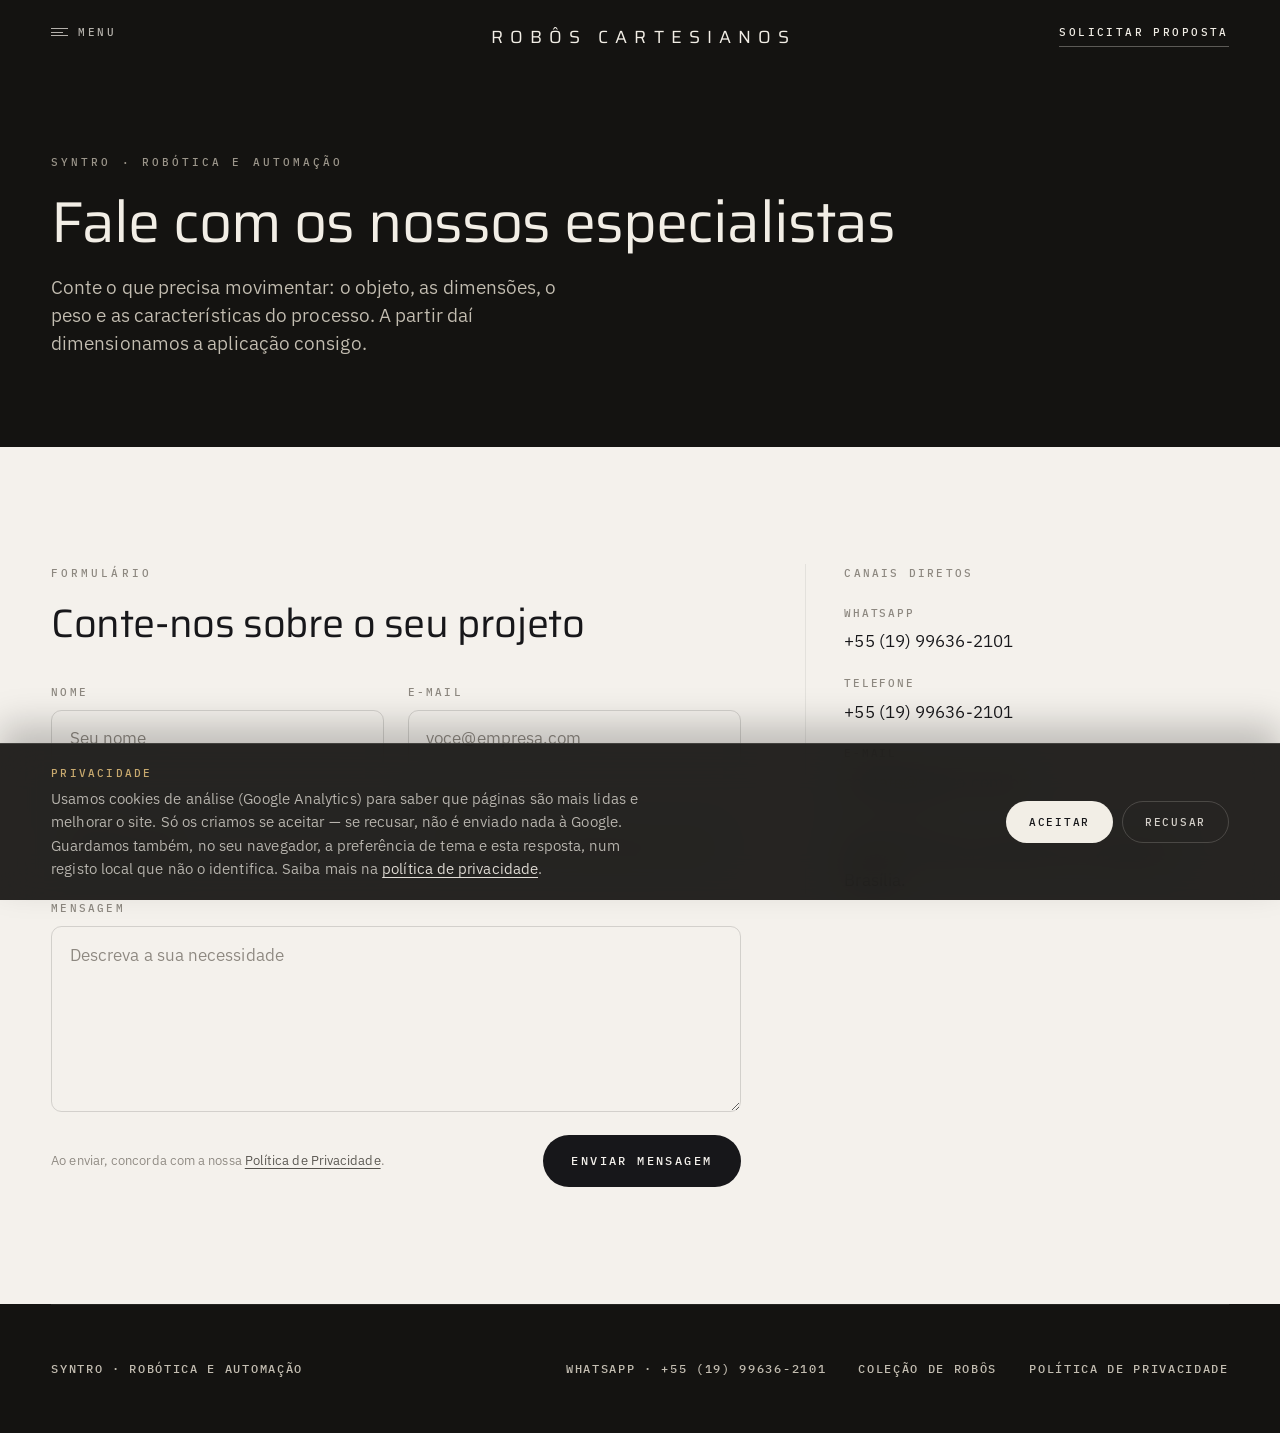
==== commit 119b9bee: "publicacao: google analytics apos consentimento e sitemap com lastmod" ====
--- a/contato/index.html
+++ b/contato/index.html
@@ -32,7 +32,7 @@
           );
         }
       })();
-    </script><link rel="stylesheet" href="/_assets/pagina.BYZ_s_OT.css"><link rel="stylesheet" href="/_assets/Base.CLbrkBze.css"><link rel="stylesheet" href="/_assets/contato.Cs34dlw-.css"></head> <body> <!--
+    </script><link rel="stylesheet" href="/_assets/pagina.B2dgQeyB.css"><link rel="stylesheet" href="/_assets/Base.CLbrkBze.css"><link rel="stylesheet" href="/_assets/contato.Cs34dlw-.css"></head> <body> <!--
       Ligação de salto: a primeira paragem do teclado. Fica escondida até
       receber foco, para não competir com a composição.
     --><a class="skip-link" href="#conteudo">Saltar para o conteúdo</a>  <div class="contato"> <div class="band band--dark"> <header class="site-header"> <!--
@@ -59,9 +59,11 @@
       para isso: o site não usa cookies de análise nem de publicidade. Começa
       fechado e é o script que o abre, a quem ainda não respondeu.
     --> <section class="consent" data-consent data-state="closed" aria-label="Aviso de privacidade"> <div class="consent__inner"> <div class="consent__text"> <p class="consent__eyebrow">Privacidade</p> <p class="consent__message">
-Este site não usa cookies de análise nem de publicidade. Guarda
-            apenas, no seu navegador, a preferência de tema e a resposta a este
-            aviso, num registo local que não o identifica. Saiba mais na
+Usamos cookies de análise (Google Analytics) para saber que páginas
+            são mais lidas e melhorar o site. Só os criamos se aceitar — se
+            recusar, não é enviado nada à Google. Guardamos também, no seu
+            navegador, a preferência de tema e esta resposta, num registo local
+            que não o identifica. Saiba mais na
 <a class="consent__link" href="/privacidade">política de privacidade</a>.
 </p> </div> <div class="consent__actions"> <button class="consent__button consent__button--solid" type="button" data-consent-choice="aceite">
 Aceitar
@@ -71,4 +73,4 @@
       Regresso ao topo — fixo no canto inferior direito. Fica só com a seta,
       desenhada com uma borda em CSS, e o que ele faz é dito pela dica, que
       aparece ao apontar. Vive aqui, e não numa página, para o terem todas.
-    --> <button class="to-top" type="button" data-to-top data-visible="false" aria-label="Voltar ao topo da página"> <span class="to-top__glyph" aria-hidden="true"></span> <span class="to-top__tip" aria-hidden="true">Voltar ao topo</span> </button> <!-- A primeira janela: o botão aparece quando ela fica para trás. --> <div class="to-top-sentinel" data-to-top-sentinel aria-hidden="true"></div><script type="module">var e=`consentimento`;function t(){try{let t=window.localStorage.getItem(e);return t===`aceite`||t===`recusa`?t:null}catch{return null}}function n(t){try{window.localStorage.setItem(e,t)}catch{}}function r(){let e=document.querySelector(`[data-consent]`);e!==null&&t()===null&&(e.dataset.state=`open`,e.addEventListener(`click`,t=>{let r=t.target;if(!(r instanceof Element))return;let i=r.closest(`[data-consent-choice]`);i!==null&&(n(i.dataset.consentChoice===`recusa`?`recusa`:`aceite`),e.dataset.state=`closed`)}))}function i(){let e=document.querySelector(`[data-to-top]`),t=document.querySelector(`[data-to-top-sentinel]`);e!==null&&t!==null&&(new IntersectionObserver(t=>{for(let n of t)e.dataset.visible=n.isIntersecting?`false`:`true`}).observe(t),e.addEventListener(`click`,()=>{window.scrollTo({top:0})}))}r(),i();</script> </body> </html><script type="module" src="/_assets/contato.astro_astro_type_script_index_0_lang.CJRJRuUW.js"></script>+    --> <button class="to-top" type="button" data-to-top data-visible="false" aria-label="Voltar ao topo da página"> <span class="to-top__glyph" aria-hidden="true"></span> <span class="to-top__tip" aria-hidden="true">Voltar ao topo</span> </button> <!-- A primeira janela: o botão aparece quando ela fica para trás. --> <div class="to-top-sentinel" data-to-top-sentinel aria-hidden="true"></div><script type="module">var e=`G-L0EZJTVVEL`,t=!1;function n(){return t}function r(){if(t)return;t=!0;let n=window.dataLayer??[];window.dataLayer=n;let r=(...e)=>{n.push(e)};window.gtag=r;let i=document.createElement(`script`);i.async=!0,i.src=`https://www.googletagmanager.com/gtag/js?id=${e}`,document.head.append(i),r(`js`,new Date),r(`config`,e)}var i=`consentimento`;function a(){try{let e=window.localStorage.getItem(i);return e===`aceite`||e===`recusa`?e:null}catch{return null}}function o(e){try{window.localStorage.setItem(i,e)}catch{}}function s(e){e===`aceite`?r():n()&&window.location.reload()}function c(){let e=document.querySelector(`[data-consent]`);if(e===null)return;let t=a();t===null?e.dataset.state=`open`:s(t),e.addEventListener(`click`,t=>{let n=t.target;if(!(n instanceof Element))return;let r=n.closest(`[data-consent-choice]`);if(r===null)return;let i=r.dataset.consentChoice===`recusa`?`recusa`:`aceite`;o(i),s(i),e.dataset.state=`closed`}),document.querySelector(`[data-consent-open]`)?.addEventListener(`click`,()=>{e.dataset.state=`open`,e.querySelector(`[data-consent-choice]`)?.focus()})}var l=`[data-to-top]`,u=`[data-to-top-sentinel]`;function d(){let e=document.querySelector(l),t=document.querySelector(u);e!==null&&t!==null&&(new IntersectionObserver(t=>{for(let n of t)e.dataset.visible=n.isIntersecting?`false`:`true`}).observe(t),e.addEventListener(`click`,()=>{window.scrollTo({top:0})}))}c(),d();</script> </body> </html><script type="module" src="/_assets/contato.astro_astro_type_script_index_0_lang.CJRJRuUW.js"></script>
--- a/_assets/pagina.B2dgQeyB.css
+++ b/_assets/pagina.B2dgQeyB.css
@@ -0,0 +1 @@
+.band{--body-size:clamp(1.0625rem, 1.02vw, 1.125rem);background-color:var(--band-bg);color:var(--band-ink);transition:background-color .6s var(--ease-soft), color .6s var(--ease-soft);position:relative}.band--dark{--band-bg:#141311;--band-bg-soft:#1d1b18;--band-ink:#f2eee6;--band-ink-2:#c3bdb1;--band-ink-3:#9b958a;--band-shade:0 0 0;--band-hairline:#f2eee629;--band-hairline-soft:#f2eee614;--band-hairline-strong:#f2eee66b;--band-gold:#c8a96e}.band--light{--band-bg:#f4f1ec;--band-bg-soft:#eae5dd;--band-ink:#17171a;--band-ink-2:#56534d;--band-ink-3:#8d8880;--band-shade:23 23 26;--band-hairline:#17171a26;--band-hairline-soft:#17171a12;--band-hairline-strong:#17171a66;--band-gold:#a98b58}.band__inner{width:min(calc(100% - (2 * var(--gutter))), 74rem);margin-inline:auto;padding-block:clamp(4.5rem,13vh,9rem)}.band:focus,.band:focus-visible,#conteudo:focus,#conteudo:focus-visible{outline:none}.band .eyebrow{font-family:var(--font-mono);letter-spacing:.28em;text-transform:uppercase;color:var(--band-ink-3);font-size:.6875rem;font-weight:500}.band .section-title{font-family:var(--font-display);letter-spacing:-.01em;font-size:clamp(1.6rem,3.1vw,2.7rem);font-weight:400;line-height:1.1}.band .section-lead{color:var(--band-ink-2);font-size:clamp(1.125rem,1.35vw,1.375rem);line-height:1.5}.band .section-text{font-size:var(--body-size);color:var(--band-ink-2);line-height:1.7}.band .button--solid{background:var(--band-ink);color:var(--band-bg)}.band .button--solid:hover{background:var(--band-ink-2)}.band .button--ghost{border-color:var(--band-hairline);color:var(--band-ink-2)}.band .button--ghost:hover{border-color:var(--band-hairline-strong);color:var(--band-ink)}.band .page-hero__inner{justify-items:start;gap:clamp(1rem,2.4vh,1.6rem);padding-top:clamp(7rem,17vh,11rem);padding-bottom:clamp(3.5rem,10vh,7rem);display:grid}.page-hero__title{max-width:24ch;font-family:var(--font-display);letter-spacing:-.015em;font-size:clamp(2rem,4.5vw,4rem);font-weight:400;line-height:1.02}.page-hero__lead{max-width:46ch;color:var(--band-ink-2);font-size:clamp(1.125rem,1.5vw,1.5rem);line-height:1.45}.band .legal__inner{gap:clamp(2rem,5vh,3.2rem);display:grid}.band .legal__inner>*{max-width:46rem}.legal__block{gap:.9rem;display:grid}.legal__block .section-title{font-size:clamp(1.25rem,2vw,1.6rem)}.legal__list{font-size:var(--body-size);color:var(--band-ink-2);gap:.55rem;margin:0;padding-left:1.15rem;line-height:1.7;display:grid}.legal__updated{font-family:var(--font-mono);letter-spacing:.2em;text-transform:uppercase;color:var(--band-ink-3);font-size:.6875rem;font-weight:500}.legal__inner code{font-family:var(--font-mono);color:var(--band-ink);font-size:.875em}.legal__actions{margin:0}.band .site-header{z-index:30;color:#f2eee6;height:0;font-family:var(--font-mono);letter-spacing:.22em;text-transform:uppercase;font-size:.6875rem;font-weight:500;position:absolute;top:0;left:0;right:0}.band .site-header__menu,.band .site-header__brand,.band .site-header__cta{transition:color .3s var(--ease-soft);position:absolute;top:clamp(1.15rem,2.6vh,1.9rem)}.band .site-header__menu{left:var(--gutter);color:#f2eee6b8;align-items:center;gap:.65rem;display:inline-flex}.band .site-header__glyph{flex-direction:column;justify-content:space-between;width:1.05rem;height:.5rem;display:flex}.band .site-header__glyph span{height:1px;transition:width .5s var(--ease-soft);background:currentColor;display:block}.band .site-header__glyph span:nth-child(2){width:68%}.band .site-header__menu:hover .site-header__glyph span:nth-child(2){width:100%}.band .site-header__brand{font-family:var(--font-display);letter-spacing:.4em;text-indent:.4em;white-space:nowrap;font-size:clamp(.95rem,1.38vw,1.4rem);font-weight:400;left:50%;transform:translate(-50%)}.band .site-header__cta{right:var(--gutter);transition:color .3s var(--ease-soft), border-color .3s var(--ease-soft);border-bottom:1px solid #f2eee652;padding-bottom:.25rem}.band .site-header__menu:hover,.band .site-header__cta:hover{color:#fff}.band .site-header__cta:hover{border-bottom-color:#f2eee6b8}.contact__inner{justify-items:start;gap:clamp(1.1rem,2.8vh,1.8rem);max-width:52rem;display:grid}.contact__title{font-family:var(--font-display);letter-spacing:-.015em;font-size:clamp(1.85rem,4.2vw,3.6rem);font-weight:400;line-height:1.06}.contact__lead{color:var(--band-ink-2);font-size:clamp(1.125rem,1.35vw,1.375rem);line-height:1.55}.contact__actions{flex-wrap:wrap;gap:.8rem;margin-top:.6rem;display:flex}.contact__hours{font-family:var(--font-mono);letter-spacing:.2em;text-transform:uppercase;color:var(--band-ink-3);font-size:.6875rem;font-weight:500}.foot__inner{border-top:1px solid var(--band-hairline-soft);font-family:var(--font-mono);letter-spacing:.14em;text-transform:uppercase;color:var(--band-ink-3);flex-wrap:wrap;justify-content:space-between;align-items:baseline;gap:.7rem 2rem;padding-block:clamp(2.2rem,6vh,3.4rem);font-size:.75rem;font-weight:500;display:flex}.foot__links{flex-wrap:wrap;gap:.7rem 2rem;display:flex}.foot__inner a{color:var(--band-ink-2);transition:color .3s var(--ease-soft)}.foot__inner a:hover{color:var(--band-ink)}@media (width<=899px){.band__inner{padding-block:clamp(3.5rem,10vh,6rem)}.contact__actions{width:100%}.contact__actions .button{flex:100%;justify-content:center}.band .site-header__menu-label,.band .site-header__cta{display:none}}
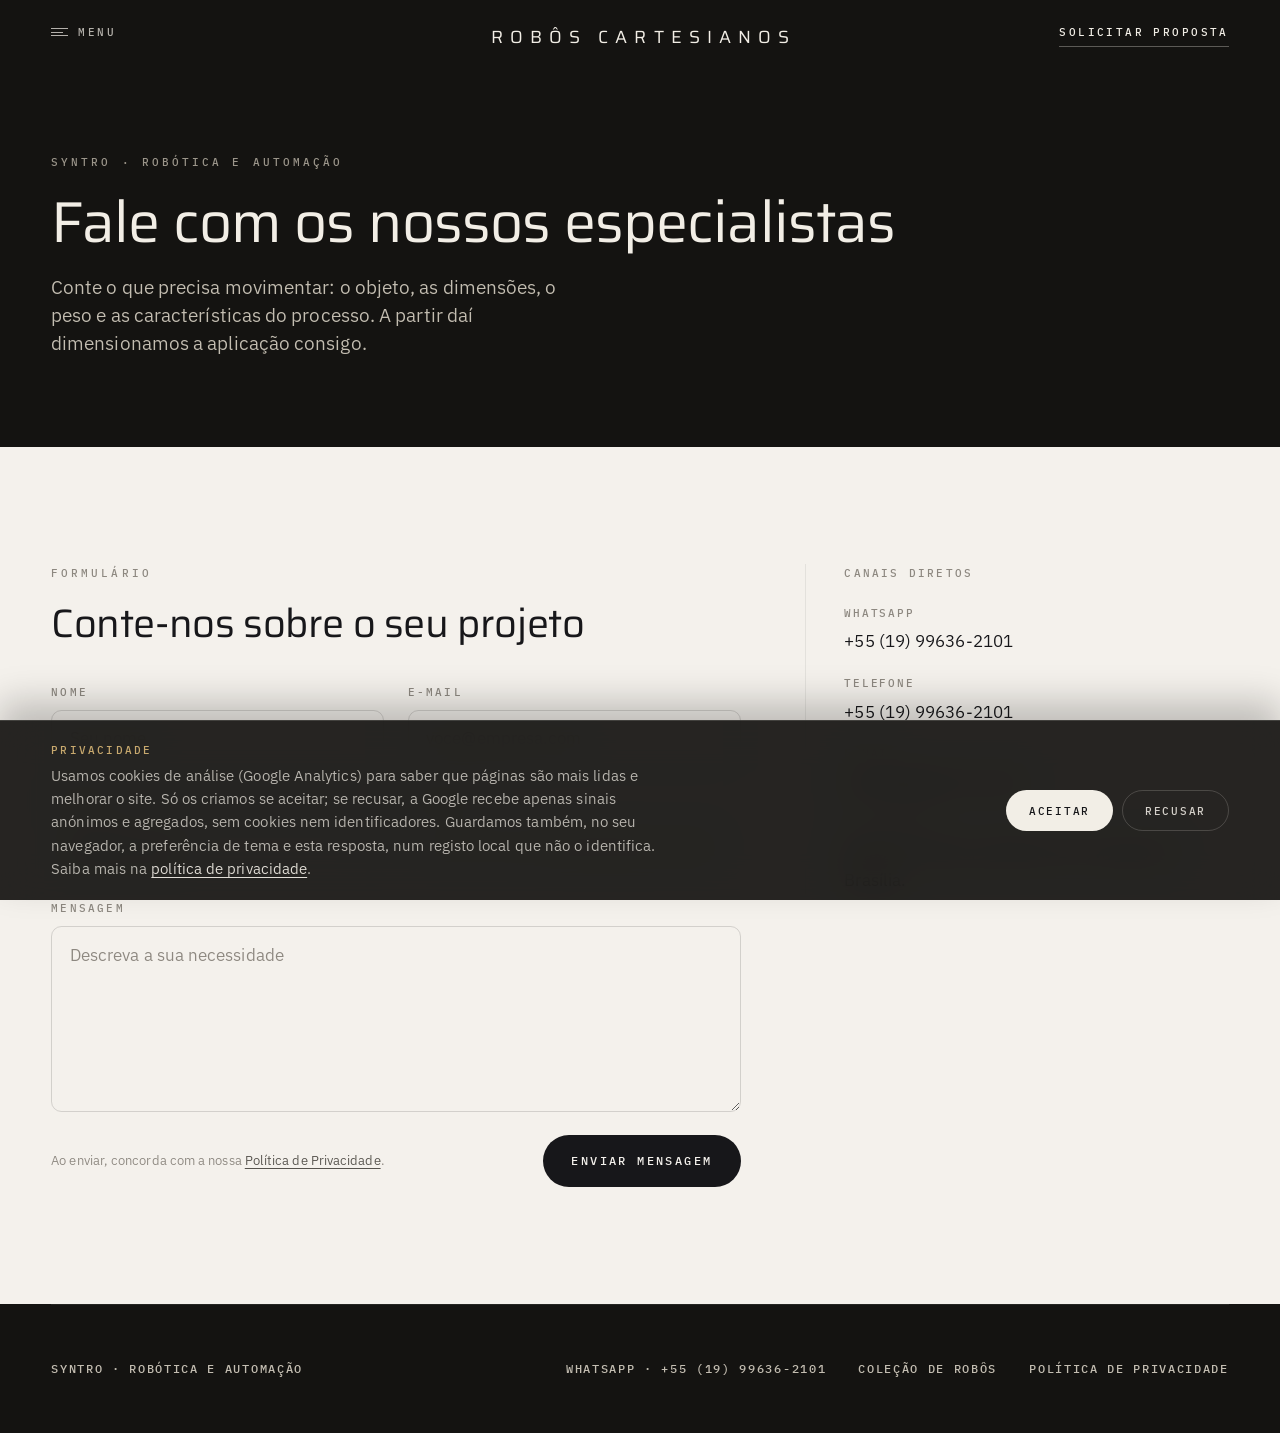
==== commit 70a5e03a: "publicacao: etiqueta do google analytics em modo de consentimento" ====
--- a/contato/index.html
+++ b/contato/index.html
@@ -1,7 +1,11 @@
 <!DOCTYPE html><html lang="pt-BR"> <head><meta charset="utf-8"><meta name="viewport" content="width=device-width, initial-scale=1"><title>Contato · Robôs cartesianos | Syntro</title><meta name="description" content="Fale com a engenharia da Syntro sobre automação com robôs cartesianos. Envie o seu projeto pelo formulário ou fale por WhatsApp, telefone ou e-mail."><!--
       As fotografias do equipamento são o que dá valor ao resultado, por isso
-      pede-se a miniatura grande de propósito.
-    --><meta name="robots" content="index, follow, max-image-preview:large"><link rel="canonical" href="https://www.robocartesiano.com.br/contato/"><meta name="theme-color" content="#f4f1ec"><meta name="color-scheme" content="light dark"><meta property="og:type" content="website"><meta property="og:site_name" content="Robôs cartesianos · Syntro"><meta property="og:locale" content="pt_BR"><meta property="og:url" content="https://www.robocartesiano.com.br/contato/"><meta property="og:title" content="Contato · Robôs cartesianos | Syntro"><meta property="og:description" content="Fale com a engenharia da Syntro sobre automação com robôs cartesianos. Envie o seu projeto pelo formulário ou fale por WhatsApp, telefone ou e-mail."><!--
+      pede-se a miniatura grande de propósito. A página 404 é a exceção: pede
+      para ficar fora das buscas, porque responde a endereços que não existem.
+    --><meta name="robots" content="index, follow, max-image-preview:large"><link rel="canonical" href="https://www.robocartesiano.com.br/contato/"><meta name="theme-color" content="#f4f1ec"><meta name="color-scheme" content="light dark"><!--
+      Prova ao Search Console que o site é nosso. É a etiqueta que o Google
+      pede para a propriedade, e não muda nada para quem visita a página.
+    --><meta name="google-site-verification" content="BWQBHNjDC-lFZFpXaguTOU-JXX6SpoKb0j8GQUszXdQ"><meta property="og:type" content="website"><meta property="og:site_name" content="Robôs cartesianos · Syntro"><meta property="og:locale" content="pt_BR"><meta property="og:url" content="https://www.robocartesiano.com.br/contato/"><meta property="og:title" content="Contato · Robôs cartesianos | Syntro"><meta property="og:description" content="Fale com a engenharia da Syntro sobre automação com robôs cartesianos. Envie o seu projeto pelo formulário ou fale por WhatsApp, telefone ou e-mail."><!--
       Sem imagem não há cartão largo: melhor pedir o formato pequeno do que
       entregar um cartão vazio.
     --><meta name="twitter:card" content="summary"><meta name="twitter:title" content="Contato · Robôs cartesianos | Syntro"><meta name="twitter:description" content="Fale com a engenharia da Syntro sobre automação com robôs cartesianos. Envie o seu projeto pelo formulário ou fale por WhatsApp, telefone ou e-mail."><link rel="icon" href="/favicon.ico"><link rel="icon" type="image/svg+xml" href="/favicon.svg"><link rel="apple-touch-icon" href="/apple-touch-icon.png"><link rel="preconnect" href="https://fonts.googleapis.com"><link rel="preconnect" href="https://fonts.gstatic.com" crossorigin><link rel="stylesheet" href="https://fonts.googleapis.com/css2?family=IBM+Plex+Mono:wght@400%3B500&amp;family=IBM+Plex+Sans:wght@100..700&amp;family=Saira:wght@300..600&amp;display=swap"><script type="application/ld+json">{"@context":"https://schema.org","@graph":[{"@type":"Organization","@id":"https://syntro.com.br/#organizacao","name":"Syntro Robótica e Automação","url":"https://syntro.com.br/","logo":"https://www.robocartesiano.com.br/_assets/logo.eD2Bp1Nt.svg"},{"@type":"WebSite","name":"Robôs cartesianos · Syntro","url":"https://www.robocartesiano.com.br/","inLanguage":"pt-BR","publisher":{"@id":"https://syntro.com.br/#organizacao"}}]}</script><!-- Dados estruturados próprios da página — a trilha, por exemplo. --><script type="application/ld+json">{"@context":"https://schema.org","@type":"BreadcrumbList","itemListElement":[{"@type":"ListItem","position":1,"name":"Robôs cartesianos","item":"https://www.robocartesiano.com.br/"},{"@type":"ListItem","position":2,"name":"Contato","item":"https://www.robocartesiano.com.br/contato/"}]}</script><script>
@@ -32,7 +36,28 @@
           );
         }
       })();
-    </script><link rel="stylesheet" href="/_assets/pagina.B2dgQeyB.css"><link rel="stylesheet" href="/_assets/Base.CLbrkBze.css"><link rel="stylesheet" href="/_assets/contato.Cs34dlw-.css"></head> <body> <!--
+    </script><!--
+      Google Analytics com o modo de consentimento. A etiqueta arranca sempre
+      — é isso que faz o Google reconhecer a instalação — mas começa com o
+      consentimento negado: até alguém aceitar não há cookies nem
+      identificadores, e a Google recebe apenas sinais anónimos e agregados.
+      Quem sobe o consentimento a concedido é o `consent.ts`, ao ler a
+      resposta. O identificador é público: anda no código de qualquer site.
+    --><script>
+      window.dataLayer = window.dataLayer || [];
+      function gtag() {
+        dataLayer.push(arguments);
+      }
+      gtag('consent', 'default', {
+        ad_storage: 'denied',
+        ad_user_data: 'denied',
+        ad_personalization: 'denied',
+        analytics_storage: 'denied',
+        wait_for_update: 500,
+      });
+      gtag('js', new Date());
+      gtag('config', 'G-L0EZJTVVEL');
+    </script><script async src="https://www.googletagmanager.com/gtag/js?id=G-L0EZJTVVEL"></script><link rel="stylesheet" href="/_assets/pagina.B2dgQeyB.css"><link rel="stylesheet" href="/_assets/Base.CLbrkBze.css"><link rel="stylesheet" href="/_assets/contato.Cs34dlw-.css"></head> <body> <!--
       Ligação de salto: a primeira paragem do teclado. Fica escondida até
       receber foco, para não competir com a composição.
     --><a class="skip-link" href="#conteudo">Saltar para o conteúdo</a>  <div class="contato"> <div class="band band--dark"> <header class="site-header"> <!--
@@ -55,15 +80,16 @@
 Segunda a sexta, das 8h às 17h, horário de Brasília.
 </p> </li> </ul> </aside> </div> </section> </main> <footer class="band band--dark foot"> <div class="band__inner foot__inner"> <p> <a href="https://syntro.com.br/" target="_blank" rel="noopener noreferrer">Syntro · Robótica e Automação</a> </p> <nav class="foot__links" aria-label="Ligações do rodapé"> <a href="https://wa.me/5519996362101?text=Ol%C3%A1!%20Vim%20pelo%20site%20Rob%C3%B4s%20cartesianos%20e%20gostaria%20de%20conversar%20sobre%20um%20projeto%20de%20automa%C3%A7%C3%A3o." target="_blank" rel="noopener noreferrer">WhatsApp · +55 (19) 99636-2101</a> <a href="/">Coleção de robôs</a> <a href="/privacidade">Política de Privacidade</a> </nav> </div> </footer> </div>  <!--
       Aviso de privacidade — a primeira coisa que se lê. Vive aqui, e não numa
-      página, para aparecer em todo o site até a pessoa responder. Só serve
-      para isso: o site não usa cookies de análise nem de publicidade. Começa
-      fechado e é o script que o abre, a quem ainda não respondeu.
+      página, para aparecer em todo o site até a pessoa responder. É ele que
+      decide se os cookies de análise chegam a ser criados. Começa fechado e é
+      o script que o abre, a quem ainda não respondeu.
     --> <section class="consent" data-consent data-state="closed" aria-label="Aviso de privacidade"> <div class="consent__inner"> <div class="consent__text"> <p class="consent__eyebrow">Privacidade</p> <p class="consent__message">
 Usamos cookies de análise (Google Analytics) para saber que páginas
-            são mais lidas e melhorar o site. Só os criamos se aceitar — se
-            recusar, não é enviado nada à Google. Guardamos também, no seu
-            navegador, a preferência de tema e esta resposta, num registo local
-            que não o identifica. Saiba mais na
+            são mais lidas e melhorar o site. Só os criamos se aceitar; se
+            recusar, a Google recebe apenas sinais anónimos e agregados, sem
+            cookies nem identificadores. Guardamos também, no seu navegador, a
+            preferência de tema e esta resposta, num registo local que não o
+            identifica. Saiba mais na
 <a class="consent__link" href="/privacidade">política de privacidade</a>.
 </p> </div> <div class="consent__actions"> <button class="consent__button consent__button--solid" type="button" data-consent-choice="aceite">
 Aceitar
@@ -73,4 +99,4 @@
       Regresso ao topo — fixo no canto inferior direito. Fica só com a seta,
       desenhada com uma borda em CSS, e o que ele faz é dito pela dica, que
       aparece ao apontar. Vive aqui, e não numa página, para o terem todas.
-    --> <button class="to-top" type="button" data-to-top data-visible="false" aria-label="Voltar ao topo da página"> <span class="to-top__glyph" aria-hidden="true"></span> <span class="to-top__tip" aria-hidden="true">Voltar ao topo</span> </button> <!-- A primeira janela: o botão aparece quando ela fica para trás. --> <div class="to-top-sentinel" data-to-top-sentinel aria-hidden="true"></div><script type="module">var e=`G-L0EZJTVVEL`,t=!1;function n(){return t}function r(){if(t)return;t=!0;let n=window.dataLayer??[];window.dataLayer=n;let r=(...e)=>{n.push(e)};window.gtag=r;let i=document.createElement(`script`);i.async=!0,i.src=`https://www.googletagmanager.com/gtag/js?id=${e}`,document.head.append(i),r(`js`,new Date),r(`config`,e)}var i=`consentimento`;function a(){try{let e=window.localStorage.getItem(i);return e===`aceite`||e===`recusa`?e:null}catch{return null}}function o(e){try{window.localStorage.setItem(i,e)}catch{}}function s(e){e===`aceite`?r():n()&&window.location.reload()}function c(){let e=document.querySelector(`[data-consent]`);if(e===null)return;let t=a();t===null?e.dataset.state=`open`:s(t),e.addEventListener(`click`,t=>{let n=t.target;if(!(n instanceof Element))return;let r=n.closest(`[data-consent-choice]`);if(r===null)return;let i=r.dataset.consentChoice===`recusa`?`recusa`:`aceite`;o(i),s(i),e.dataset.state=`closed`}),document.querySelector(`[data-consent-open]`)?.addEventListener(`click`,()=>{e.dataset.state=`open`,e.querySelector(`[data-consent-choice]`)?.focus()})}var l=`[data-to-top]`,u=`[data-to-top-sentinel]`;function d(){let e=document.querySelector(l),t=document.querySelector(u);e!==null&&t!==null&&(new IntersectionObserver(t=>{for(let n of t)e.dataset.visible=n.isIntersecting?`false`:`true`}).observe(t),e.addEventListener(`click`,()=>{window.scrollTo({top:0})}))}c(),d();</script> </body> </html><script type="module" src="/_assets/contato.astro_astro_type_script_index_0_lang.CJRJRuUW.js"></script>+    --> <button class="to-top" type="button" data-to-top data-visible="false" aria-label="Voltar ao topo da página"> <span class="to-top__glyph" aria-hidden="true"></span> <span class="to-top__tip" aria-hidden="true">Voltar ao topo</span> </button> <!-- A primeira janela: o botão aparece quando ela fica para trás. --> <div class="to-top-sentinel" data-to-top-sentinel aria-hidden="true"></div><script type="module">var e=!1;function t(){return e}function n(){e||(e=!0,window.gtag?.(`consent`,`update`,{analytics_storage:`granted`}))}var r=`consentimento`;function i(){try{let e=window.localStorage.getItem(r);return e===`aceite`||e===`recusa`?e:null}catch{return null}}function a(e){try{window.localStorage.setItem(r,e)}catch{}}function o(e){e===`aceite`?n():t()&&window.location.reload()}function s(){let e=document.querySelector(`[data-consent]`);if(e===null)return;let t=i();t===null?e.dataset.state=`open`:o(t),e.addEventListener(`click`,t=>{let n=t.target;if(!(n instanceof Element))return;let r=n.closest(`[data-consent-choice]`);if(r===null)return;let i=r.dataset.consentChoice===`recusa`?`recusa`:`aceite`;a(i),o(i),e.dataset.state=`closed`}),document.querySelector(`[data-consent-open]`)?.addEventListener(`click`,()=>{e.dataset.state=`open`,e.querySelector(`[data-consent-choice]`)?.focus()})}var c=`[data-to-top]`,l=`[data-to-top-sentinel]`;function u(){let e=document.querySelector(c),t=document.querySelector(l);e!==null&&t!==null&&(new IntersectionObserver(t=>{for(let n of t)e.dataset.visible=n.isIntersecting?`false`:`true`}).observe(t),e.addEventListener(`click`,()=>{window.scrollTo({top:0})}))}s(),u();</script> </body> </html><script type="module" src="/_assets/contato.astro_astro_type_script_index_0_lang.CJRJRuUW.js"></script>
